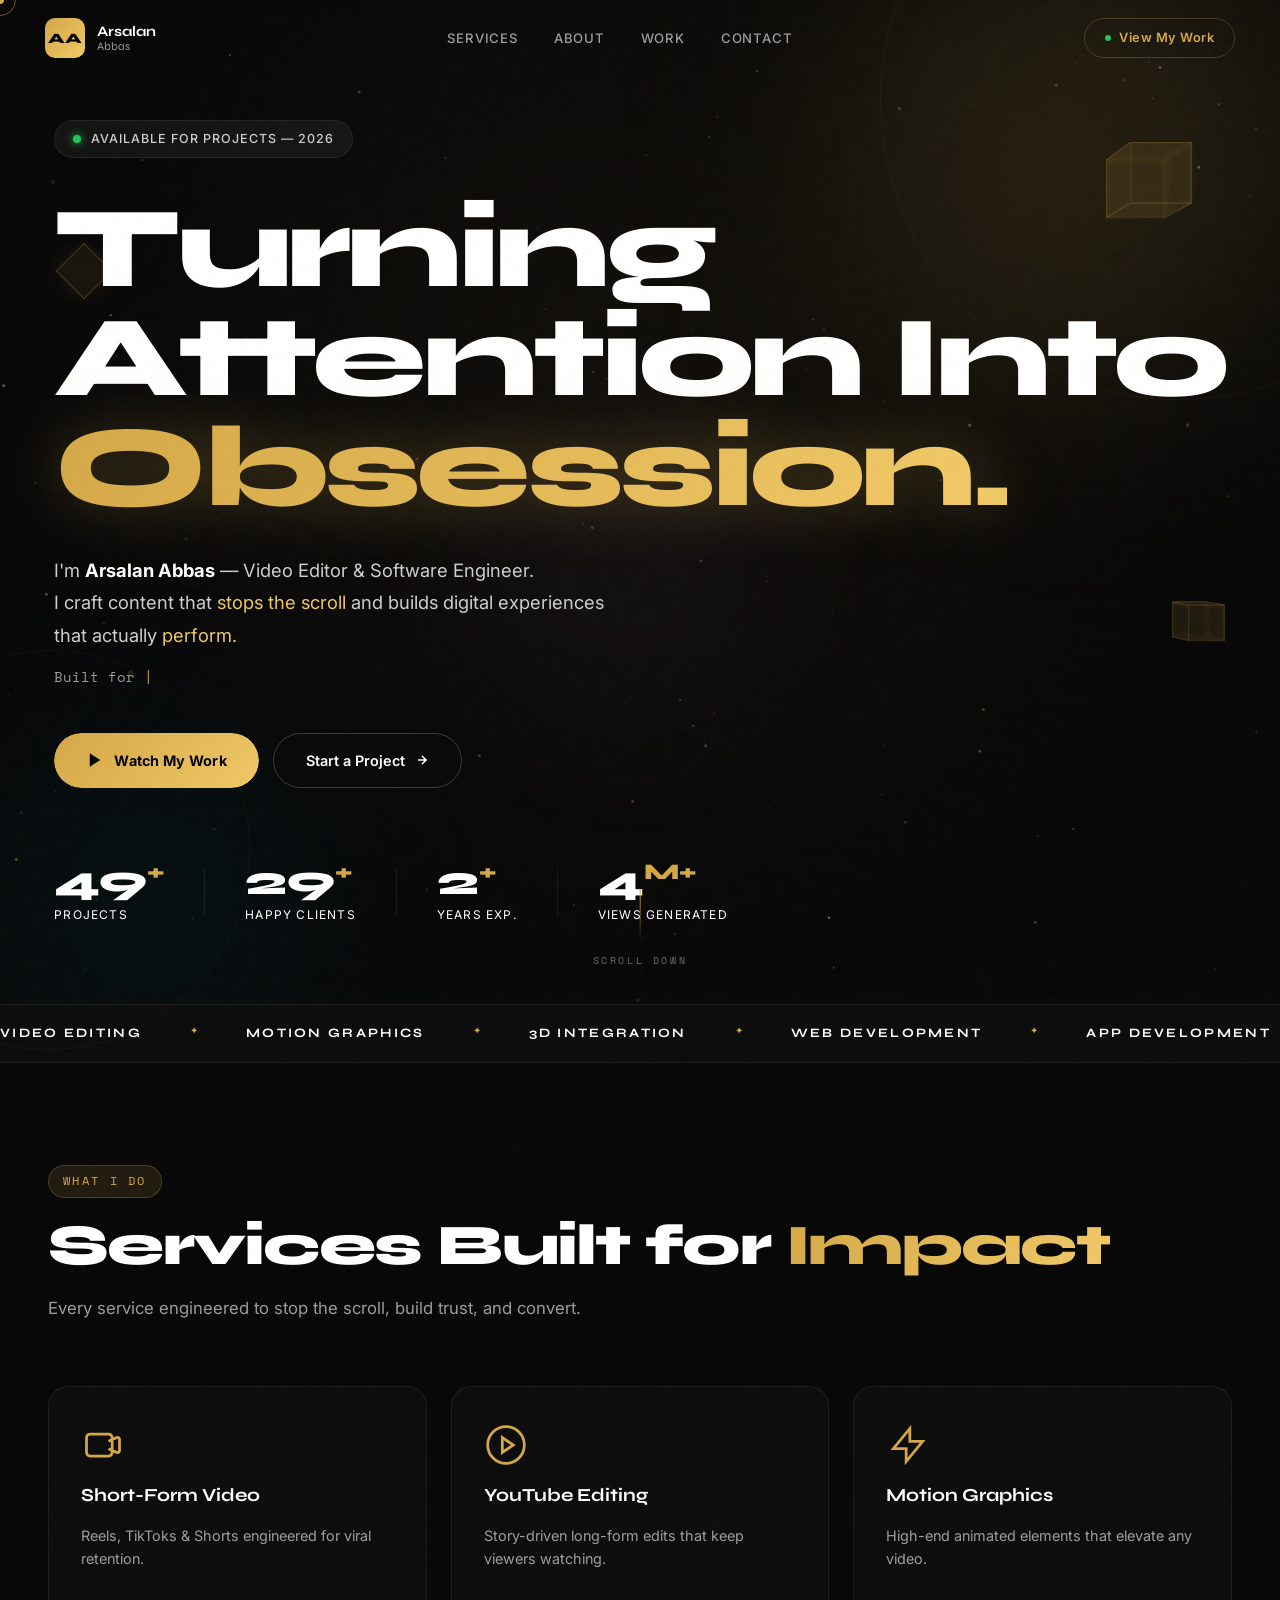
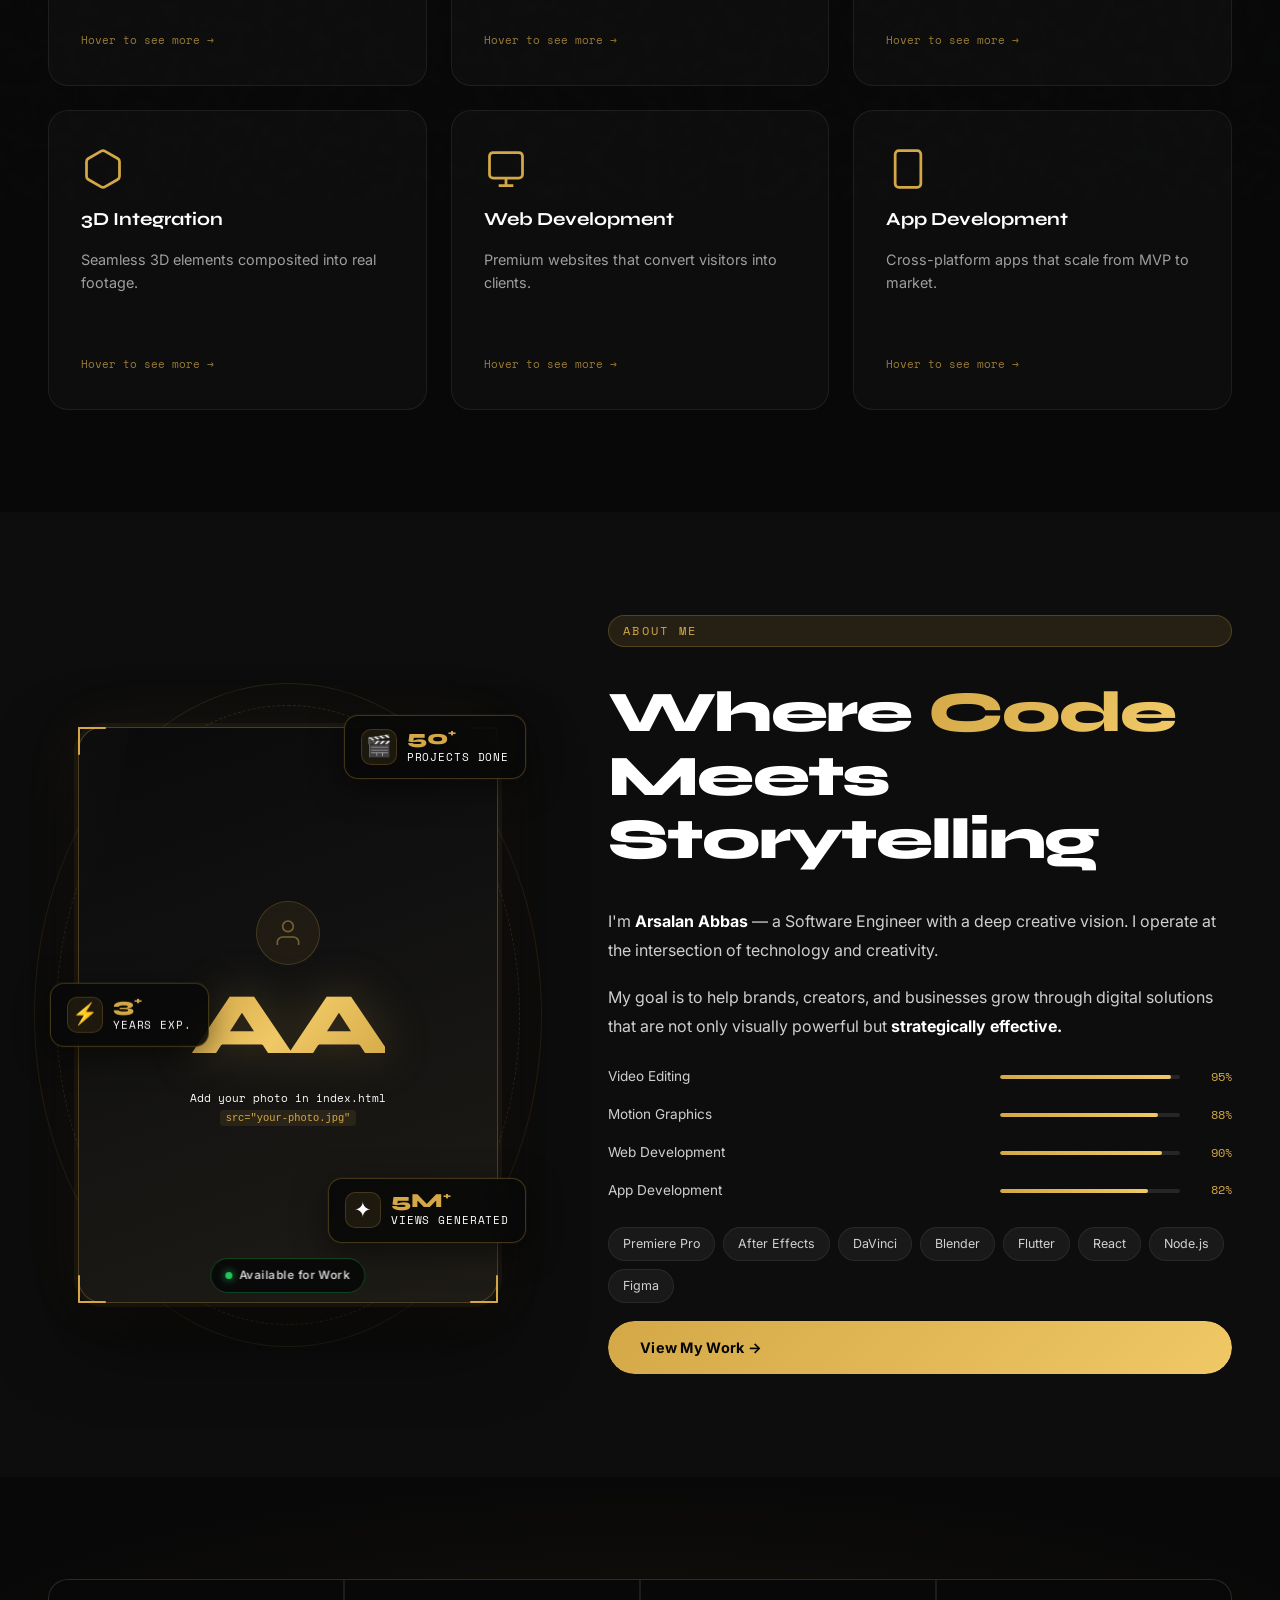
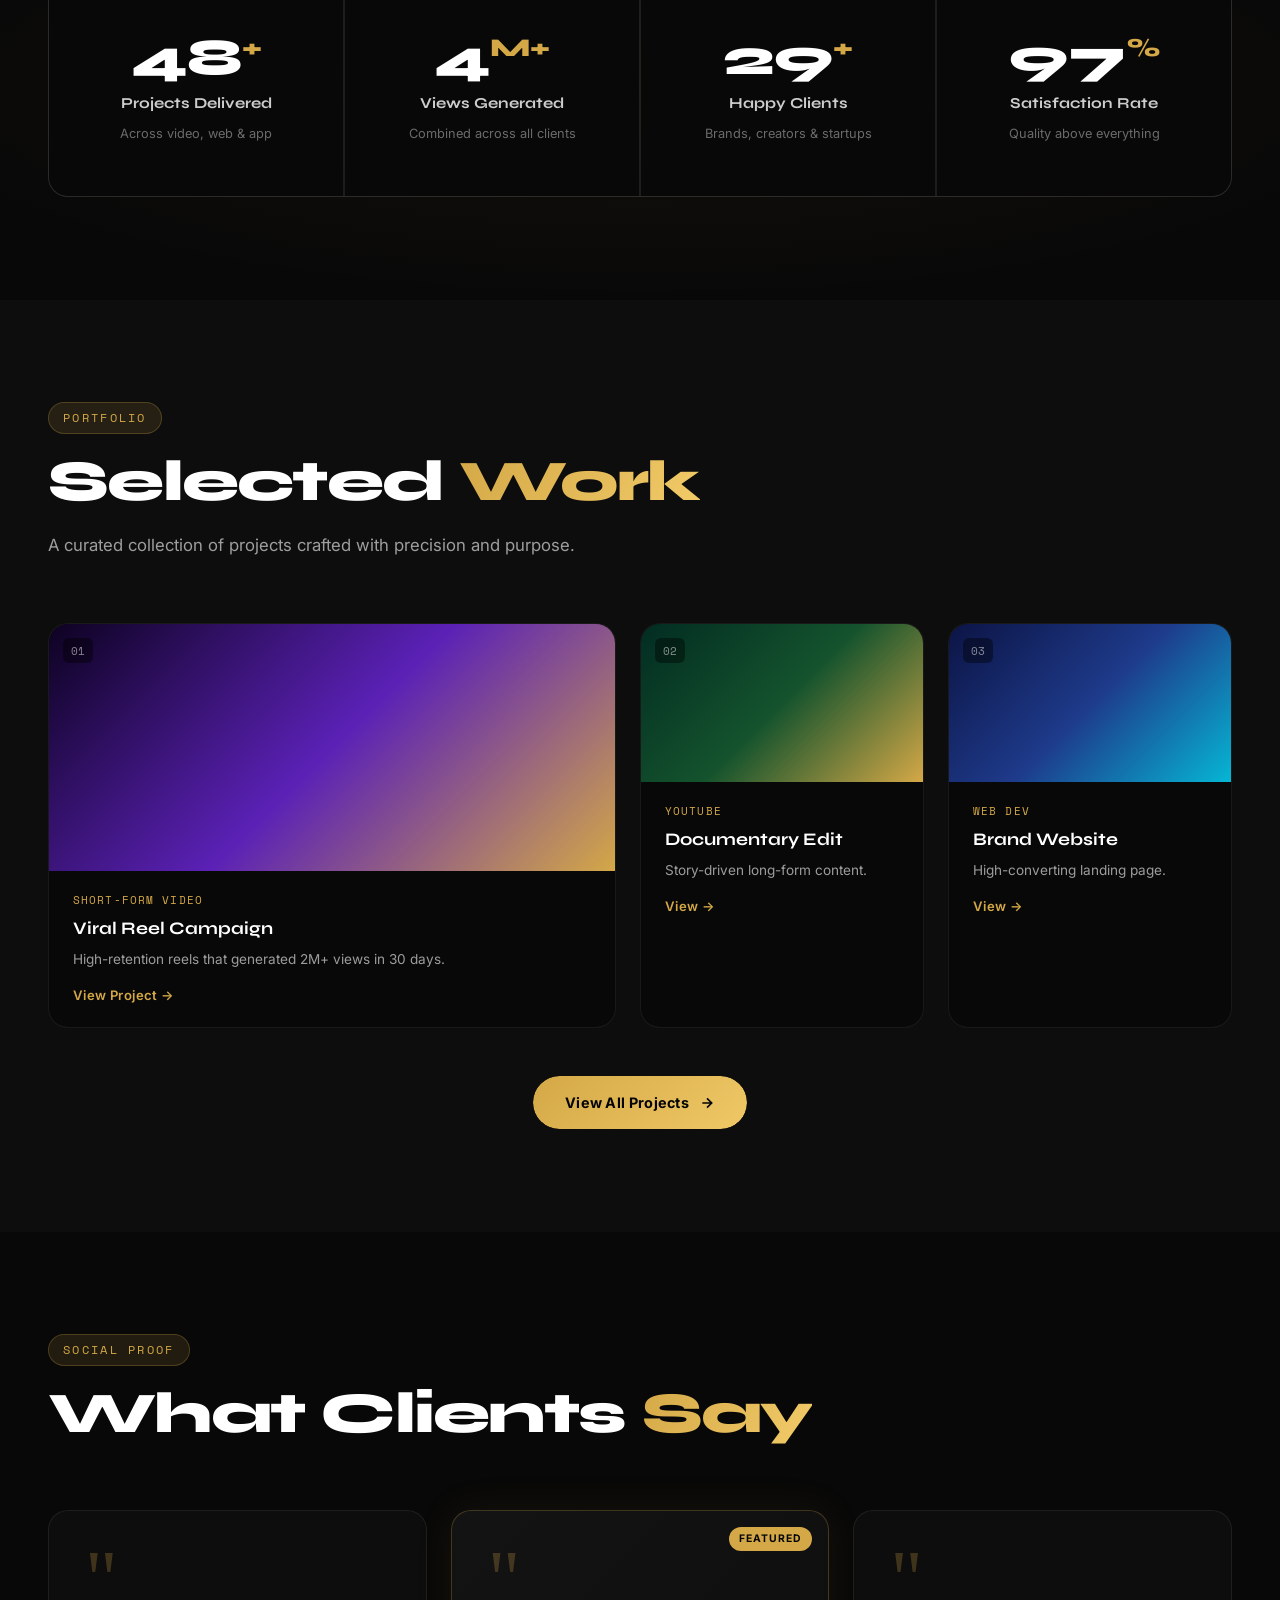
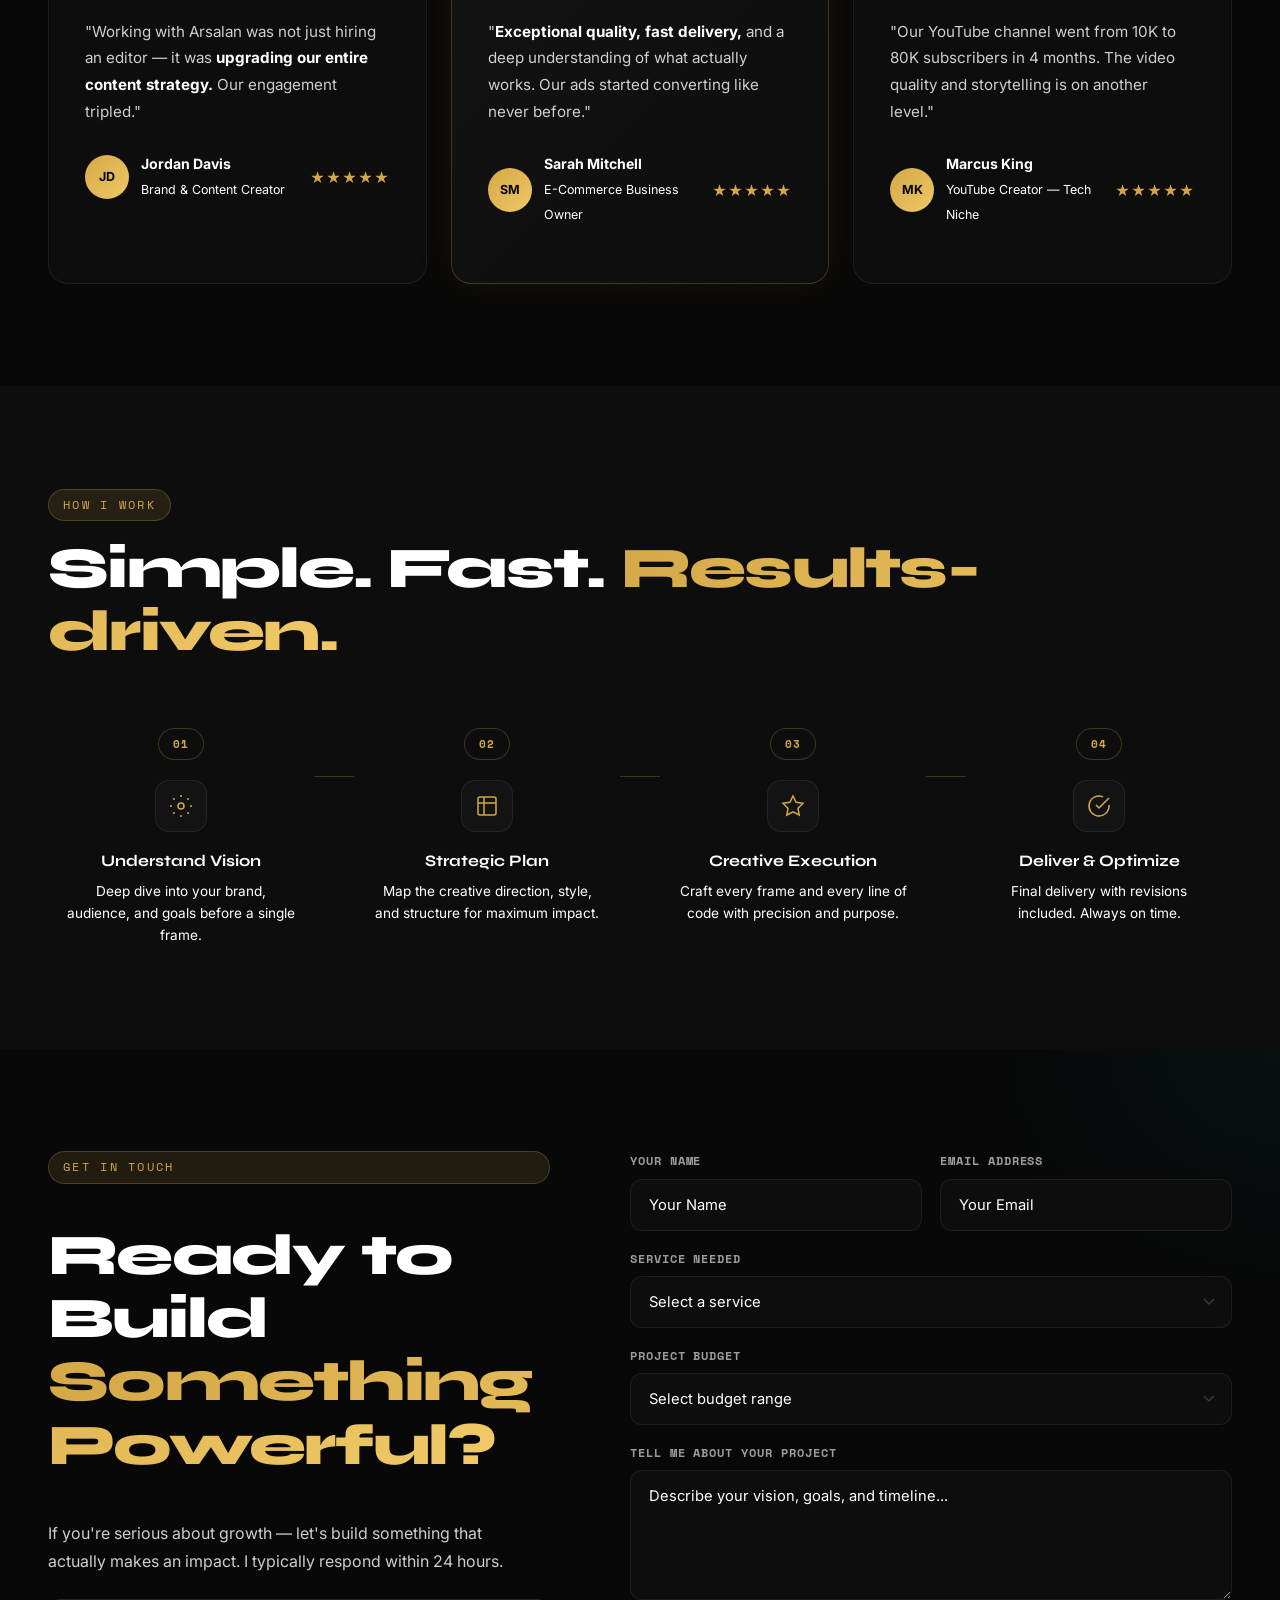
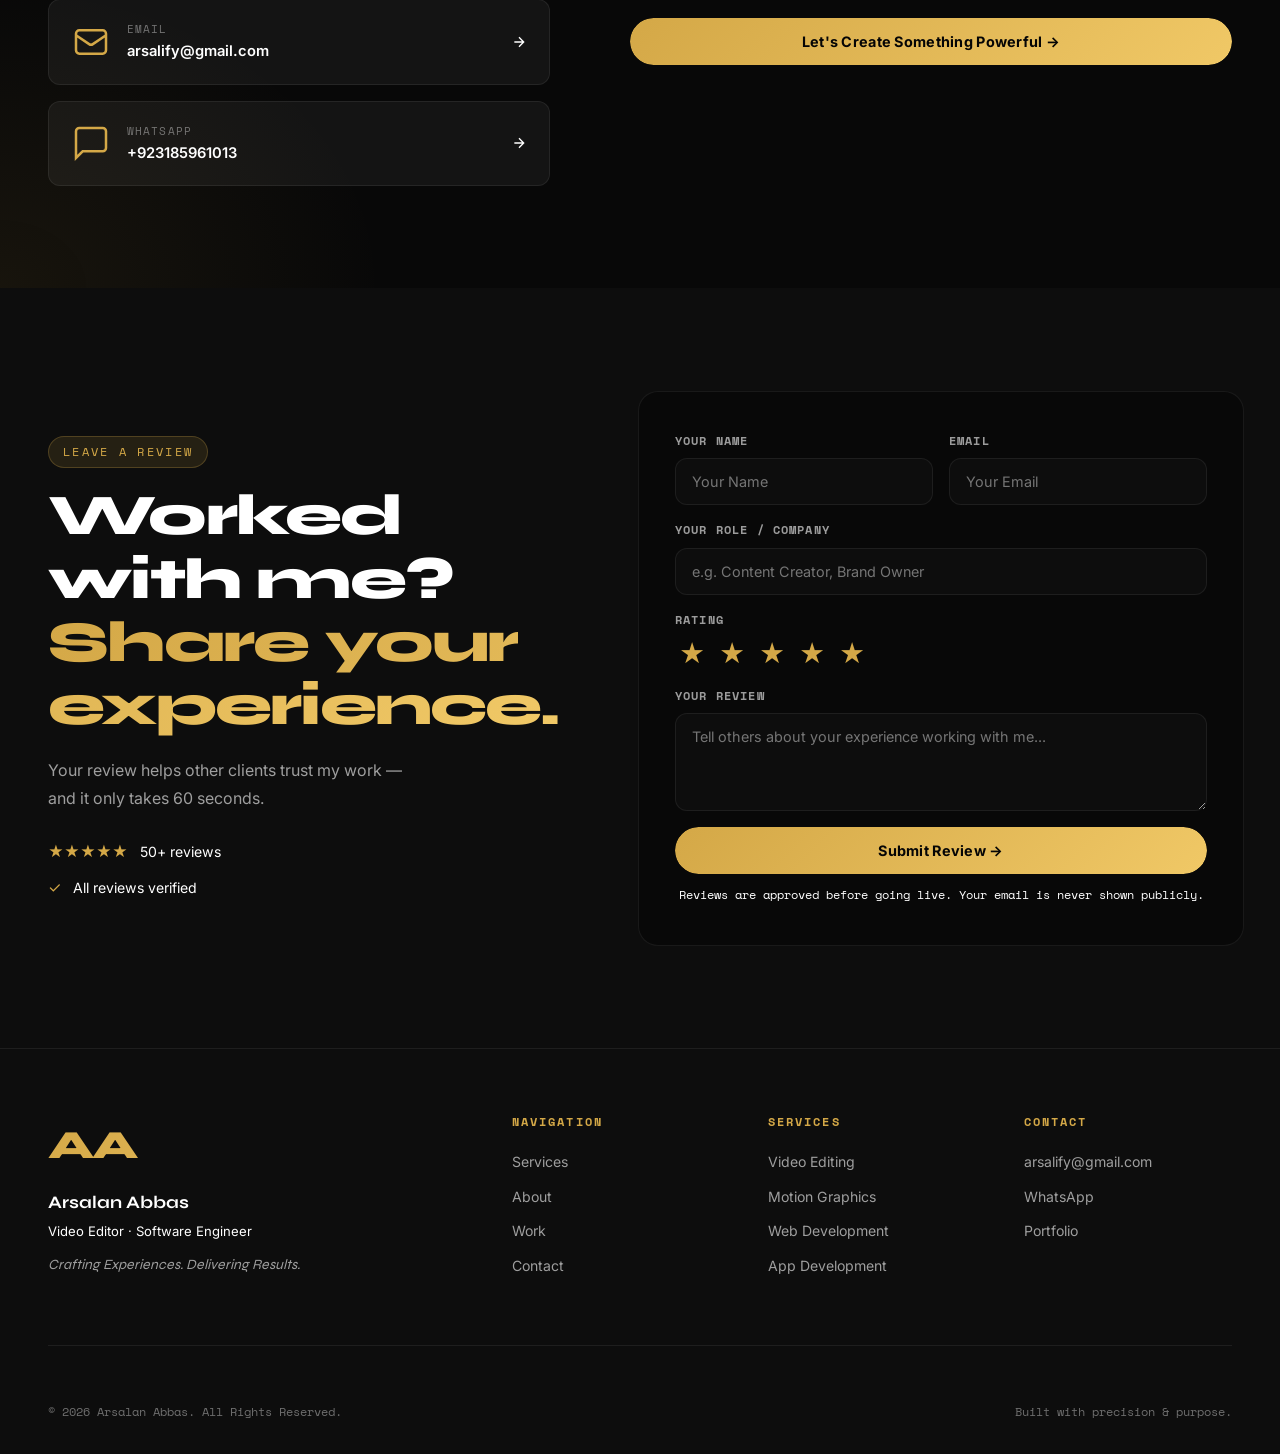
==== index.html @ 67af2722 "Build premium multi-page portfolio with responsive UI and backend admin. Add complete frontend exper" ====
<!DOCTYPE html>
<html lang="en">
<head>
  <meta charset="UTF-8" />
  <meta name="viewport" content="width=device-width, initial-scale=1.0" />
  <title>Arsalan Abbas — Video Editor & Software Engineer</title>
  <meta name="description" content="Arsalan Abbas — Professional Video Editor and Software Engineer crafting high-impact content and powerful applications." />
  <link rel="preconnect" href="https://fonts.googleapis.com" />
  <link rel="preconnect" href="https://fonts.gstatic.com" crossorigin />
  <link href="https://fonts.googleapis.com/css2?family=Syne:wght@400;500;600;700;800&family=Inter:wght@300;400;500;600&family=Space+Mono:wght@400;700&display=swap" rel="stylesheet" />
  <link rel="stylesheet" href="styles.css" />
</head>
<body>

  <!-- PRELOADER -->
  <div class="preloader" id="preloader">
    <div class="pre-bg"></div>
    <div class="pre-content">
      <div class="pre-logo-wrap">
        <svg class="pre-svg" viewBox="0 0 120 70" fill="none">
          <path class="pre-path p1" d="M12 58 L36 12 L60 58 M24 40 H48" stroke="url(#g1)" stroke-width="3.5" stroke-linecap="round" stroke-linejoin="round"/>
          <path class="pre-path p2" d="M70 12 V58 M70 12 Q100 12 100 35 Q100 58 70 58" stroke="url(#g1)" stroke-width="3.5" stroke-linecap="round" stroke-linejoin="round"/>
          <defs>
            <linearGradient id="g1" x1="0%" y1="0%" x2="100%" y2="100%">
              <stop offset="0%" stop-color="#d4a847"/>
              <stop offset="100%" stop-color="#f0c866"/>
            </linearGradient>
          </defs>
        </svg>
      </div>
      <div class="pre-tagline">Crafting Experiences</div>
      <div class="pre-bar-wrap">
        <div class="pre-bar" id="pre-bar"></div>
      </div>
      <div class="pre-num" id="pre-num">0%</div>
    </div>
    <div class="pre-panels">
      <div class="pre-panel"></div>
      <div class="pre-panel"></div>
    </div>
  </div>

  <!-- CURSOR -->
  <div class="cursor-dot" id="cdot"></div>
  <div class="cursor-ring" id="cring"></div>
  <div class="cursor-text" id="ctext"></div>

  <!-- NOISE -->
  <div class="grain"></div>

  <!-- SCROLL PROGRESS -->
  <div class="scroll-progress" id="scroll-progress"></div>

  <!-- ======================== NAV ======================== -->
  <header class="site-nav" id="site-nav">
    <div class="nav-wrap">
      <a href="index.html" class="brand">
        <div class="brand-icon">AA</div>
        <div class="brand-text">
          <span>Arsalan</span>
          <span class="brand-sub">Abbas</span>
        </div>
      </a>

      <nav class="main-nav">
        <a href="#services" class="nl">Services</a>
        <a href="#about" class="nl">About</a>
        <a href="work.html" class="nl active">Work</a>
        <a href="#contact" class="nl">Contact</a>
      </nav>

      <div class="nav-right">
        <a href="work.html" class="nav-work-btn">
          <span class="nwb-dot"></span>View My Work
        </a>
        <button class="burger" id="burger">
          <span></span><span></span><span></span>
        </button>
      </div>
    </div>

    <div class="mobile-nav" id="mobile-nav">
      <a href="#services" class="mnl">Services</a>
      <a href="#about" class="mnl">About</a>
      <a href="work.html" class="mnl">Work</a>
      <a href="#contact" class="mnl">Contact</a>
    </div>
  </header>

  <!-- ======================== HERO ======================== -->
  <section class="hero" id="hero">
    <!-- 3D Background Scene -->
    <div class="hero-scene">
      <canvas id="particle-canvas"></canvas>
      <div class="scene-spotlight" id="scene-spotlight"></div>
      <div class="grid-3d">
        <div class="grid-floor"></div>
      </div>
      <div class="orb-a"></div>
      <div class="orb-b"></div>
      <div class="orb-c"></div>
    </div>

    <!-- 3D Floating Shapes -->
    <div class="shapes-3d" aria-hidden="true">
      <div class="shape cube-shape s1">
        <div class="cube">
          <div class="face front"></div><div class="face back"></div>
          <div class="face left"></div><div class="face right"></div>
          <div class="face top"></div><div class="face bottom"></div>
        </div>
      </div>
      <div class="shape cube-shape s2">
        <div class="cube cube-sm">
          <div class="face front"></div><div class="face back"></div>
          <div class="face left"></div><div class="face right"></div>
          <div class="face top"></div><div class="face bottom"></div>
        </div>
      </div>
      <div class="shape diamond-shape s3">
        <div class="diamond"></div>
      </div>
    </div>

    <div class="hero-body">
      <div class="hero-eyebrow">
        <span class="eyebrow-dot"></span>
        <span>Available for Projects — 2026</span>
      </div>

      <h1 class="hero-h1" id="hero-h1">
        <span class="h1-line l1" data-final="Turning">Turning</span>
        <span class="h1-line l2" data-final="Attention Into">Attention Into</span>
        <span class="h1-line l3 gold-3d" data-final="Obsession.">Obsession.</span>
      </h1>

      <p class="hero-desc">
        I'm <strong>Arsalan Abbas</strong> — Video Editor &amp; Software Engineer.<br />
        I craft content that <em>stops the scroll</em> and builds digital experiences<br class="br-hide"/> that actually <em>perform.</em>
      </p>

      <p class="hero-type" id="hero-type"></p>

      <div class="hero-actions">
        <a href="work.html" class="btn-gold magnetic-btn" data-tip="View Reel">
          <span class="btn-gold-bg"></span>
          <svg width="18" height="18" viewBox="0 0 24 24" fill="currentColor"><polygon points="5 3 19 12 5 21 5 3"/></svg>
          <span>Watch My Work</span>
        </a>
        <a href="#contact" class="btn-ghost magnetic-btn" data-tip="Let's Talk">
          <span>Start a Project</span>
          <svg width="14" height="14" viewBox="0 0 24 24" fill="none" stroke="currentColor" stroke-width="2.5"><path d="M5 12h14M12 5l7 7-7 7"/></svg>
        </a>
      </div>

      <div class="hero-metrics">
        <div class="metric">
          <div class="metric-val"><span class="count" data-n="50">0</span><sup>+</sup></div>
          <div class="metric-lbl">Projects</div>
        </div>
        <div class="metric-sep"></div>
        <div class="metric">
          <div class="metric-val"><span class="count" data-n="30">0</span><sup>+</sup></div>
          <div class="metric-lbl">Happy Clients</div>
        </div>
        <div class="metric-sep"></div>
        <div class="metric">
          <div class="metric-val"><span class="count" data-n="3">0</span><sup>+</sup></div>
          <div class="metric-lbl">Years Exp.</div>
        </div>
        <div class="metric-sep"></div>
        <div class="metric">
          <div class="metric-val"><span class="count" data-n="5">0</span><sup>M+</sup></div>
          <div class="metric-lbl">Views Generated</div>
        </div>
      </div>
    </div>

    <a href="#services" class="hero-down">
      <div class="down-line"></div>
      <span>Scroll Down</span>
    </a>
  </section>

  <!-- ======================== MARQUEE ======================== -->
  <div class="ticker">
    <div class="ticker-inner">
      <span>Video Editing</span><i>✦</i>
      <span>Motion Graphics</span><i>✦</i>
      <span>3D Integration</span><i>✦</i>
      <span>Web Development</span><i>✦</i>
      <span>App Development</span><i>✦</i>
      <span>UI/UX Design</span><i>✦</i>
      <span>Social Media Ads</span><i>✦</i>
      <span>Cinematic Edits</span><i>✦</i>
      <span>Video Editing</span><i>✦</i>
      <span>Motion Graphics</span><i>✦</i>
      <span>3D Integration</span><i>✦</i>
      <span>Web Development</span><i>✦</i>
      <span>App Development</span><i>✦</i>
      <span>UI/UX Design</span><i>✦</i>
      <span>Social Media Ads</span><i>✦</i>
      <span>Cinematic Edits</span><i>✦</i>
    </div>
  </div>

  <!-- ======================== SERVICES ======================== -->
  <section class="services-section sec" id="services">
    <div class="wrap">
      <div class="sec-head rv">
        <div class="sec-tag">What I Do</div>
        <h2 class="sec-title">Services Built for <span class="gold-text">Impact</span></h2>
        <p class="sec-sub">Every service engineered to stop the scroll, build trust, and convert.</p>
      </div>

      <!-- 3D FLIP CARDS GRID -->
      <div class="flip-grid">

        <div class="flip-card rv" data-d="0">
          <div class="flip-inner">
            <div class="flip-front">
              <div class="fc-icon"><svg viewBox="0 0 24 24" fill="none" stroke="currentColor" stroke-width="1.5"><path d="M15 10l4.553-2.069A1 1 0 0121 8.87v6.26a1 1 0 01-1.447.894L15 14M3 8a2 2 0 012-2h10a2 2 0 012 2v8a2 2 0 01-2 2H5a2 2 0 01-2-2V8z"/></svg></div>
              <h3>Short-Form Video</h3>
              <p>Reels, TikToks &amp; Shorts engineered for viral retention.</p>
              <span class="fc-hint">Hover to see more →</span>
            </div>
            <div class="flip-back">
              <h3>Short-Form Video</h3>
              <ul>
                <li>✓ Hook-first editing strategy</li>
                <li>✓ Platform-native formats</li>
                <li>✓ Viral caption overlays</li>
                <li>✓ Sound design &amp; music sync</li>
                <li>✓ Trend-aware execution</li>
              </ul>
              <span class="fc-tag">Reels · TikTok · Shorts</span>
            </div>
          </div>
        </div>

        <div class="flip-card rv" data-d="80">
          <div class="flip-inner">
            <div class="flip-front">
              <div class="fc-icon"><svg viewBox="0 0 24 24" fill="none" stroke="currentColor" stroke-width="1.5"><circle cx="12" cy="12" r="10"/><polygon points="10 8 16 12 10 16 10 8"/></svg></div>
              <h3>YouTube Editing</h3>
              <p>Story-driven long-form edits that keep viewers watching.</p>
              <span class="fc-hint">Hover to see more →</span>
            </div>
            <div class="flip-back">
              <h3>YouTube Editing</h3>
              <ul>
                <li>✓ Retention-curve optimization</li>
                <li>✓ Chapter structure</li>
                <li>✓ Custom thumbnails</li>
                <li>✓ B-roll &amp; pacing mastery</li>
                <li>✓ SEO-ready delivery</li>
              </ul>
              <span class="fc-tag">Long-form · Documentary</span>
            </div>
          </div>
        </div>

        <div class="flip-card rv" data-d="160">
          <div class="flip-inner">
            <div class="flip-front">
              <div class="fc-icon"><svg viewBox="0 0 24 24" fill="none" stroke="currentColor" stroke-width="1.5"><path d="M13 10V3L4 14h7v7l9-11h-7z"/></svg></div>
              <h3>Motion Graphics</h3>
              <p>High-end animated elements that elevate any video.</p>
              <span class="fc-hint">Hover to see more →</span>
            </div>
            <div class="flip-back">
              <h3>Motion Graphics</h3>
              <ul>
                <li>✓ Kinetic typography</li>
                <li>✓ Logo reveals</li>
                <li>✓ Animated lower thirds</li>
                <li>✓ Transition packs</li>
                <li>✓ Brand motion identity</li>
              </ul>
              <span class="fc-tag">After Effects · Motion</span>
            </div>
          </div>
        </div>

        <div class="flip-card rv" data-d="240">
          <div class="flip-inner">
            <div class="flip-front">
              <div class="fc-icon"><svg viewBox="0 0 24 24" fill="none" stroke="currentColor" stroke-width="1.5"><path d="M21 16V8a2 2 0 00-1-1.73l-7-4a2 2 0 00-2 0l-7 4A2 2 0 003 8v8a2 2 0 001 1.73l7 4a2 2 0 002 0l7-4A2 2 0 0021 16z"/></svg></div>
              <h3>3D Integration</h3>
              <p>Seamless 3D elements composited into real footage.</p>
              <span class="fc-hint">Hover to see more →</span>
            </div>
            <div class="flip-back">
              <h3>3D Integration</h3>
              <ul>
                <li>✓ 3D text &amp; titles</li>
                <li>✓ VFX compositing</li>
                <li>✓ Product visualization</li>
                <li>✓ Scene enhancement</li>
                <li>✓ Blender + AE pipeline</li>
              </ul>
              <span class="fc-tag">Blender · Cinema 4D</span>
            </div>
          </div>
        </div>

        <div class="flip-card rv" data-d="0">
          <div class="flip-inner">
            <div class="flip-front">
              <div class="fc-icon"><svg viewBox="0 0 24 24" fill="none" stroke="currentColor" stroke-width="1.5"><rect x="3" y="3" width="18" height="14" rx="2"/><path d="M8 21h8M12 17v4"/></svg></div>
              <h3>Web Development</h3>
              <p>Premium websites that convert visitors into clients.</p>
              <span class="fc-hint">Hover to see more →</span>
            </div>
            <div class="flip-back">
              <h3>Web Development</h3>
              <ul>
                <li>✓ Premium UI/UX design</li>
                <li>✓ Fully responsive</li>
                <li>✓ High-converting layouts</li>
                <li>✓ Performance optimized</li>
                <li>✓ SEO-ready structure</li>
              </ul>
              <span class="fc-tag">React · Next.js · Tailwind</span>
            </div>
          </div>
        </div>

        <div class="flip-card rv" data-d="80">
          <div class="flip-inner">
            <div class="flip-front">
              <div class="fc-icon"><svg viewBox="0 0 24 24" fill="none" stroke="currentColor" stroke-width="1.5"><rect x="5" y="2" width="14" height="20" rx="2"/><line x1="12" y1="18" x2="12.01" y2="18"/></svg></div>
              <h3>App Development</h3>
              <p>Cross-platform apps that scale from MVP to market.</p>
              <span class="fc-hint">Hover to see more →</span>
            </div>
            <div class="flip-back">
              <h3>App Development</h3>
              <ul>
                <li>✓ Flutter cross-platform</li>
                <li>✓ Android &amp; iOS</li>
                <li>✓ API integration</li>
                <li>✓ MVP for startups</li>
                <li>✓ Backend &amp; database</li>
              </ul>
              <span class="fc-tag">Flutter · Firebase · Node</span>
            </div>
          </div>
        </div>

      </div>
    </div>
  </section>

  <!-- ======================== ABOUT ======================== -->
  <section class="about-sec sec" id="about">
    <div class="wrap">
      <div class="about-layout">
        <div class="about-vis rv">
          <div class="photo-wrap">

            <!-- ✦ DECORATIVE RINGS -->
            <div class="photo-ring r-outer"></div>
            <div class="photo-ring r-inner"></div>

            <!-- ✦ CORNER ACCENT LINES -->
            <div class="photo-corner c-tl"></div>
            <div class="photo-corner c-tr"></div>
            <div class="photo-corner c-bl"></div>
            <div class="photo-corner c-br"></div>

            <!-- ✦ PHOTO FRAME -->
            <div class="photo-frame">
              <img
                src="file:///C:/Users/Asad%20Computer/.cursor/projects/c-Arsal-Portifolio/assets/c__Users_Asad_Computer_AppData_Roaming_Cursor_User_workspaceStorage_58bd023d940ec21df3422afcf87eae9e_images_arsal.png-8af15f48-05e1-4a54-a378-ef702c9e8336.png"
                alt="Arsalan Abbas"
                class="photo-img"
                id="profile-photo"
                onload="document.getElementById('photo-placeholder').style.display='none'; this.style.display='block';"
                onerror="this.style.display='none'; document.getElementById('photo-placeholder').style.display='flex';"
              />
              <!-- Shown when no image is provided -->
              <div class="photo-placeholder" id="photo-placeholder">
                <div class="php-icon">
                  <svg viewBox="0 0 24 24" fill="none" stroke="currentColor" stroke-width="1.2">
                    <path d="M20 21v-2a4 4 0 00-4-4H8a4 4 0 00-4 4v2"/>
                    <circle cx="12" cy="7" r="4"/>
                  </svg>
                </div>
                <div class="php-initials">AA</div>
                <div class="php-hint">Add your photo in index.html<br/><code>src="your-photo.jpg"</code></div>
              </div>
              <!-- Gold shimmer overlay -->
              <div class="photo-shimmer"></div>
            </div>

            <!-- ✦ FLOATING STAT BADGES -->
            <div class="photo-badge pb-top">
              <div class="pbb-icon">🎬</div>
              <div class="pbb-text">
                <span class="pbb-n">50<sup>+</sup></span>
                <span class="pbb-l">Projects Done</span>
              </div>
            </div>

            <div class="photo-badge pb-mid">
              <div class="pbb-icon">⚡</div>
              <div class="pbb-text">
                <span class="pbb-n">3<sup>+</sup></span>
                <span class="pbb-l">Years Exp.</span>
              </div>
            </div>

            <div class="photo-badge pb-bot">
              <div class="pbb-icon">✦</div>
              <div class="pbb-text">
                <span class="pbb-n">5M<sup>+</sup></span>
                <span class="pbb-l">Views Generated</span>
              </div>
            </div>

            <!-- ✦ AVAILABILITY DOT -->
            <div class="photo-available">
              <span class="avail-dot"></span>
              <span>Available for Work</span>
            </div>

          </div>
        </div>

        <div class="about-copy rv">
          <div class="sec-tag">About Me</div>
          <h2 class="sec-title">Where <span class="gold-text">Code</span> Meets<br/>Storytelling</h2>
          <p>I'm <strong>Arsalan Abbas</strong> — a Software Engineer with a deep creative vision. I operate at the intersection of technology and creativity.</p>
          <p>My goal is to help brands, creators, and businesses grow through digital solutions that are not only visually powerful but <strong>strategically effective.</strong></p>

          <div class="skill-bars">
            <div class="skill-row">
              <span>Video Editing</span>
              <div class="skill-track"><div class="skill-fill" data-w="95"></div></div>
              <span class="skill-pct">95%</span>
            </div>
            <div class="skill-row">
              <span>Motion Graphics</span>
              <div class="skill-track"><div class="skill-fill" data-w="88"></div></div>
              <span class="skill-pct">88%</span>
            </div>
            <div class="skill-row">
              <span>Web Development</span>
              <div class="skill-track"><div class="skill-fill" data-w="90"></div></div>
              <span class="skill-pct">90%</span>
            </div>
            <div class="skill-row">
              <span>App Development</span>
              <div class="skill-track"><div class="skill-fill" data-w="82"></div></div>
              <span class="skill-pct">82%</span>
            </div>
          </div>

          <div class="tool-chips">
            <span>Premiere Pro</span><span>After Effects</span><span>DaVinci</span>
            <span>Blender</span><span>Flutter</span><span>React</span>
            <span>Node.js</span><span>Figma</span>
          </div>

          <a href="work.html" class="btn-gold magnetic-btn" style="display:inline-flex">
            <span class="btn-gold-bg"></span>
            <span>View My Work →</span>
          </a>
        </div>
      </div>
    </div>
  </section>

  <!-- ======================== IMPACT NUMBERS ======================== -->
  <section class="impact-sec sec" id="impact">
    <div class="impact-bg"></div>
    <div class="wrap">
      <div class="impact-grid">
        <div class="impact-item rv">
          <div class="ii-num"><span class="count" data-n="50">0</span><sup>+</sup></div>
          <div class="ii-label">Projects Delivered</div>
          <div class="ii-desc">Across video, web &amp; app</div>
        </div>
        <div class="impact-item rv" data-d="100">
          <div class="ii-num"><span class="count" data-n="5">0</span><sup>M+</sup></div>
          <div class="ii-label">Views Generated</div>
          <div class="ii-desc">Combined across all clients</div>
        </div>
        <div class="impact-item rv" data-d="200">
          <div class="ii-num"><span class="count" data-n="30">0</span><sup>+</sup></div>
          <div class="ii-label">Happy Clients</div>
          <div class="ii-desc">Brands, creators &amp; startups</div>
        </div>
        <div class="impact-item rv" data-d="300">
          <div class="ii-num"><span class="count" data-n="100">0</span><sup>%</sup></div>
          <div class="ii-label">Satisfaction Rate</div>
          <div class="ii-desc">Quality above everything</div>
        </div>
      </div>
    </div>
  </section>

  <!-- ======================== WORK PREVIEW ======================== -->
  <section class="preview-sec sec" id="work-preview">
    <div class="wrap">
      <div class="sec-head rv">
        <div class="sec-tag">Portfolio</div>
        <h2 class="sec-title">Selected <span class="gold-text">Work</span></h2>
        <p class="sec-sub">A curated collection of projects crafted with precision and purpose.</p>
      </div>

      <div class="preview-grid">
        <div class="preview-card large rv" data-d="0">
          <div class="pc-thumb">
            <div class="pc-grad g1"></div>
            <div class="pc-overlay">
              <div class="pc-play"><svg viewBox="0 0 24 24" fill="currentColor"><polygon points="5 3 19 12 5 21 5 3"/></svg></div>
            </div>
            <div class="pc-num">01</div>
          </div>
          <div class="pc-info">
            <span class="pc-cat">Short-Form Video</span>
            <h3>Viral Reel Campaign</h3>
            <p>High-retention reels that generated 2M+ views in 30 days.</p>
            <a href="work.html" class="pc-link">View Project →</a>
          </div>
        </div>

        <div class="preview-card rv" data-d="100">
          <div class="pc-thumb">
            <div class="pc-grad g2"></div>
            <div class="pc-overlay">
              <div class="pc-play sm"><svg viewBox="0 0 24 24" fill="currentColor"><polygon points="5 3 19 12 5 21 5 3"/></svg></div>
            </div>
            <div class="pc-num">02</div>
          </div>
          <div class="pc-info">
            <span class="pc-cat">YouTube</span>
            <h3>Documentary Edit</h3>
            <p>Story-driven long-form content.</p>
            <a href="work.html" class="pc-link">View →</a>
          </div>
        </div>

        <div class="preview-card rv" data-d="200">
          <div class="pc-thumb">
            <div class="pc-grad g3"></div>
            <div class="pc-overlay">
              <div class="pc-play sm"><svg viewBox="0 0 24 24" fill="currentColor"><polygon points="5 3 19 12 5 21 5 3"/></svg></div>
            </div>
            <div class="pc-num">03</div>
          </div>
          <div class="pc-info">
            <span class="pc-cat">Web Dev</span>
            <h3>Brand Website</h3>
            <p>High-converting landing page.</p>
            <a href="work.html" class="pc-link">View →</a>
          </div>
        </div>
      </div>

      <div class="preview-cta rv">
        <a href="work.html" class="btn-gold magnetic-btn">
          <span class="btn-gold-bg"></span>
          <span>View All Projects</span>
          <svg width="16" height="16" viewBox="0 0 24 24" fill="none" stroke="currentColor" stroke-width="2.5"><path d="M5 12h14M12 5l7 7-7 7"/></svg>
        </a>
      </div>
    </div>
  </section>

  <!-- ======================== TESTIMONIALS ======================== -->
  <section class="testi-sec sec" id="testimonials">
    <div class="wrap">
      <div class="sec-head rv">
        <div class="sec-tag">Social Proof</div>
        <h2 class="sec-title">What Clients <span class="gold-text">Say</span></h2>
      </div>

      <div class="testi-grid">
        <div class="testi-card rv" data-d="0">
          <div class="tc-quote">"</div>
          <p>"Working with Arsalan was not just hiring an editor — it was <strong>upgrading our entire content strategy.</strong> Our engagement tripled."</p>
          <div class="tc-author">
            <div class="tc-av">JD</div>
            <div>
              <strong>Jordan Davis</strong>
              <span>Brand &amp; Content Creator</span>
            </div>
            <div class="tc-stars">★★★★★</div>
          </div>
        </div>

        <div class="testi-card featured rv" data-d="150">
          <div class="tc-badge">Featured</div>
          <div class="tc-quote">"</div>
          <p>"<strong>Exceptional quality, fast delivery,</strong> and a deep understanding of what actually works. Our ads started converting like never before."</p>
          <div class="tc-author">
            <div class="tc-av">SM</div>
            <div>
              <strong>Sarah Mitchell</strong>
              <span>E-Commerce Business Owner</span>
            </div>
            <div class="tc-stars">★★★★★</div>
          </div>
        </div>

        <div class="testi-card rv" data-d="300">
          <div class="tc-quote">"</div>
          <p>"Our YouTube channel went from 10K to 80K subscribers in 4 months. The video quality and storytelling is on another level."</p>
          <div class="tc-author">
            <div class="tc-av">MK</div>
            <div>
              <strong>Marcus King</strong>
              <span>YouTube Creator — Tech Niche</span>
            </div>
            <div class="tc-stars">★★★★★</div>
          </div>
        </div>
      </div>
    </div>
  </section>

  <!-- ======================== PROCESS ======================== -->
  <section class="process-sec sec" id="process">
    <div class="wrap">
      <div class="sec-head rv">
        <div class="sec-tag">How I Work</div>
        <h2 class="sec-title">Simple. Fast. <span class="gold-text">Results-driven.</span></h2>
      </div>

      <div class="process-flow">
        <div class="pf-step rv" data-d="0">
          <div class="pf-num">01</div>
          <div class="pf-icon"><svg viewBox="0 0 24 24" fill="none" stroke="currentColor" stroke-width="1.5"><circle cx="12" cy="12" r="3"/><path d="M12 1v2M12 21v2M4.22 4.22l1.42 1.42M18.36 18.36l1.42 1.42M1 12h2M21 12h2M4.22 19.78l1.42-1.42M18.36 5.64l1.42-1.42"/></svg></div>
          <h3>Understand Vision</h3>
          <p>Deep dive into your brand, audience, and goals before a single frame.</p>
        </div>
        <div class="pf-connector"></div>
        <div class="pf-step rv" data-d="100">
          <div class="pf-num">02</div>
          <div class="pf-icon"><svg viewBox="0 0 24 24" fill="none" stroke="currentColor" stroke-width="1.5"><path d="M9 3H5a2 2 0 00-2 2v4m6-6h10a2 2 0 012 2v4M9 3v18m0 0h10a2 2 0 002-2V9M9 21H5a2 2 0 01-2-2V9m0 0h18"/></svg></div>
          <h3>Strategic Plan</h3>
          <p>Map the creative direction, style, and structure for maximum impact.</p>
        </div>
        <div class="pf-connector"></div>
        <div class="pf-step rv" data-d="200">
          <div class="pf-num">03</div>
          <div class="pf-icon"><svg viewBox="0 0 24 24" fill="none" stroke="currentColor" stroke-width="1.5"><polygon points="12 2 15.09 8.26 22 9.27 17 14.14 18.18 21.02 12 17.77 5.82 21.02 7 14.14 2 9.27 8.91 8.26 12 2"/></svg></div>
          <h3>Creative Execution</h3>
          <p>Craft every frame and every line of code with precision and purpose.</p>
        </div>
        <div class="pf-connector"></div>
        <div class="pf-step rv" data-d="300">
          <div class="pf-num">04</div>
          <div class="pf-icon"><svg viewBox="0 0 24 24" fill="none" stroke="currentColor" stroke-width="1.5"><path d="M22 11.08V12a10 10 0 11-5.93-9.14"/><polyline points="22 4 12 14.01 9 11.01"/></svg></div>
          <h3>Deliver &amp; Optimize</h3>
          <p>Final delivery with revisions included. Always on time.</p>
        </div>
      </div>
    </div>
  </section>

  <!-- ======================== CONTACT ======================== -->
  <section class="contact-sec sec" id="contact">
    <div class="contact-bg-glow"></div>
    <div class="wrap">
      <div class="contact-layout">
        <div class="contact-left rv">
          <div class="sec-tag">Get In Touch</div>
          <h2 class="sec-title">Ready to Build<br/><span class="gold-text">Something Powerful?</span></h2>
          <p class="contact-desc">If you're serious about growth — let's build something that actually makes an impact. I typically respond within 24 hours.</p>

          <div class="contact-links">
            <a href="mailto:arsalify@gmail.com" class="contact-link">
              <div class="cl-icon"><svg viewBox="0 0 24 24" fill="none" stroke="currentColor" stroke-width="1.5"><path d="M3 8l7.89 5.26a2 2 0 002.22 0L21 8M5 19h14a2 2 0 002-2V7a2 2 0 00-2-2H5a2 2 0 00-2 2v10a2 2 0 002 2z"/></svg></div>
              <div>
                <span class="cl-label">Email</span>
                <span class="cl-val">arsalify@gmail.com</span>
              </div>
              <svg class="cl-arrow" width="16" height="16" viewBox="0 0 24 24" fill="none" stroke="currentColor" stroke-width="2"><path d="M5 12h14M12 5l7 7-7 7"/></svg>
            </a>
            <a href="https://wa.me/923185961013" class="contact-link" target="_blank" rel="noopener noreferrer">
              <div class="cl-icon"><svg viewBox="0 0 24 24" fill="none" stroke="currentColor" stroke-width="1.5"><path d="M21 15a2 2 0 01-2 2H7l-4 4V5a2 2 0 012-2h14a2 2 0 012 2z"/></svg></div>
              <div>
                <span class="cl-label">WhatsApp</span>
                <span class="cl-val">+923185961013</span>
              </div>
              <svg class="cl-arrow" width="16" height="16" viewBox="0 0 24 24" fill="none" stroke="currentColor" stroke-width="2"><path d="M5 12h14M12 5l7 7-7 7"/></svg>
            </a>
          </div>
        </div>

        <div class="contact-right rv">
          <form class="cform" id="cform">
            <div class="cf-row">
              <div class="cf-field">
                <label>Your Name</label>
                <input type="text" name="name" placeholder="Your Name" required />
              </div>
              <div class="cf-field">
                <label>Email Address</label>
                <input type="email" name="email" placeholder="Your Email" required />
              </div>
            </div>
            <div class="cf-field">
              <label>Service Needed</label>
              <select name="service">
                <option value="" disabled selected>Select a service</option>
                <option>Video Editing (Short-Form)</option>
                <option>YouTube Editing</option>
                <option>Motion Graphics</option>
                <option>Web Development</option>
                <option>App Development</option>
                <option>Full Package</option>
              </select>
            </div>
            <div class="cf-field">
              <label>Project Budget</label>
              <select name="budget">
                <option value="" disabled selected>Select budget range</option>
                <option>$100 - $500</option>
                <option>$500 - $1,500</option>
                <option>$1,500 - $5,000</option>
                <option>$5,000+</option>
              </select>
            </div>
            <div class="cf-field">
              <label>Tell Me About Your Project</label>
              <textarea name="message" rows="4" placeholder="Describe your vision, goals, and timeline..." required></textarea>
            </div>
            <button type="submit" class="btn-gold full magnetic-btn" id="cf-submit">
              <span class="btn-gold-bg"></span>
              <span id="cf-text">Let's Create Something Powerful →</span>
            </button>
          </form>
        </div>
      </div>
    </div>
  </section>

  <!-- ======================== LEAVE A REVIEW ======================== -->
  <section class="review-sec sec" id="leave-review">
    <div class="wrap">
      <div class="review-layout">
        <div class="review-left rv">
          <div class="sec-tag">Leave a Review</div>
          <h2 class="sec-title">Worked with me?<br/><span class="gold-text">Share your experience.</span></h2>
          <p style="color:var(--w60);font-size:1rem;line-height:1.75;max-width:380px;">Your review helps other clients trust my work — and it only takes 60 seconds.</p>
          <div class="review-trust">
            <div class="rt-item"><span>★★★★★</span><span>50+ reviews</span></div>
            <div class="rt-item"><span>✓</span><span>All reviews verified</span></div>
          </div>
        </div>
        <div class="review-right rv">
          <form class="review-form-card" id="review-form">
            <input type="hidden" name="rating" id="review-rating" value="5"/>
            <div class="rf-row">
              <div class="rf-field">
                <label>Your Name</label>
                <input type="text" name="name" placeholder="Your Name" required/>
              </div>
              <div class="rf-field">
                <label>Email</label>
                <input type="email" name="email" placeholder="Your Email" required/>
              </div>
            </div>
            <div class="rf-field">
              <label>Your Role / Company</label>
              <input type="text" name="role" placeholder="e.g. Content Creator, Brand Owner"/>
            </div>
            <div class="rf-field">
              <label>Rating</label>
              <div class="star-picker">
                <button type="button" class="star-btn active" data-v="1">★</button>
                <button type="button" class="star-btn active" data-v="2">★</button>
                <button type="button" class="star-btn active" data-v="3">★</button>
                <button type="button" class="star-btn active" data-v="4">★</button>
                <button type="button" class="star-btn active" data-v="5">★</button>
              </div>
            </div>
            <div class="rf-field">
              <label>Your Review</label>
              <textarea name="review" rows="4" placeholder="Tell others about your experience working with me..." required></textarea>
            </div>
            <button type="submit" class="btn-gold full review-submit-btn magnetic-btn">
              <span class="btn-gold-bg"></span>
              <span>Submit Review →</span>
            </button>
            <p class="rf-note">Reviews are approved before going live. Your email is never shown publicly.</p>
          </form>
        </div>
      </div>
    </div>
  </section>

  <!-- ======================== FOOTER ======================== -->
  <footer class="site-footer">
    <div class="wrap">
      <div class="footer-grid">
        <div class="footer-brand-col">
          <div class="footer-logo">AA</div>
          <p class="footer-brand-name">Arsalan Abbas</p>
          <p class="footer-brand-role">Video Editor · Software Engineer</p>
          <p class="footer-tagline">Crafting Experiences. Delivering Results.</p>
        </div>
        <div class="footer-links-col">
          <h4>Navigation</h4>
          <a href="#services">Services</a>
          <a href="#about">About</a>
          <a href="work.html">Work</a>
          <a href="#contact">Contact</a>
        </div>
        <div class="footer-links-col">
          <h4>Services</h4>
          <a href="#">Video Editing</a>
          <a href="#">Motion Graphics</a>
          <a href="#">Web Development</a>
          <a href="#">App Development</a>
        </div>
        <div class="footer-links-col">
          <h4>Contact</h4>
          <a href="mailto:arsalify@gmail.com">arsalify@gmail.com</a>
          <a href="https://wa.me/923185961013" target="_blank" rel="noopener noreferrer">WhatsApp</a>
          <a href="work.html">Portfolio</a>
        </div>
      </div>
      <div class="footer-bottom">
        <span>© 2026 Arsalan Abbas. All Rights Reserved.</span>
        <span>Built with precision &amp; purpose.</span>
      </div>
    </div>
  </footer>

  <!-- 3D FLOATING OBJECTS (global decorations) -->
  <div class="global-decos" aria-hidden="true">
    <div class="gd-ring r1"></div>
    <div class="gd-ring r2"></div>
    <div class="gd-dot d1"></div>
    <div class="gd-dot d2"></div>
    <div class="gd-dot d3"></div>
  </div>

  <script src="script.js"></script>
</body>
</html>
---- styles.css ----
/* ============================================================
   ARSALAN ABBAS — ULTRA PREMIUM 3D PORTFOLIO STYLES
   ============================================================ */

:root {
  --black:     #050505;
  --bg:        #080808;
  --bg2:       #0d0d0d;
  --bg3:       #131313;
  --bg4:       #1a1a1a;
  --gold:      #d4a847;
  --gold-l:    #f0c866;
  --gold-d:    #b8892f;
  --gold-glow: rgba(212, 168, 71, 0.12);
  --gold-border: rgba(212, 168, 71, 0.25);
  --cyan:      #00c8ff;
  --cyan-dim:  rgba(0, 200, 255, 0.08);
  --white:     #ffffff;
  --w80:       rgba(255,255,255,0.80);
  --w60:       rgba(255,255,255,0.60);
  --w40:       rgba(255,255,255,0.40);
  --w20:       rgba(255,255,255,0.20);
  --w10:       rgba(255,255,255,0.10);
  --w05:       rgba(255,255,255,0.05);
  --border:    rgba(255,255,255,0.07);
  --r:         12px;
  --rl:        20px;
  --ease:      cubic-bezier(0.4, 0, 0.2, 1);
  --spring:    cubic-bezier(0.34, 1.56, 0.64, 1);
  --ff-disp:   'Syne', sans-serif;
  --ff-body:   'Inter', sans-serif;
  --ff-mono:   'Space Mono', monospace;
}

/* ======================== RESET ======================== */
*, *::before, *::after { box-sizing: border-box; margin: 0; padding: 0; }
html { scroll-behavior: smooth; font-size: 16px; }
body {
  background: var(--bg);
  color: var(--white);
  font-family: var(--ff-body);
  overflow-x: hidden;
  line-height: 1.6;
  cursor: none;
}
a { text-decoration: none; color: inherit; }
ul, ol { list-style: none; }
img, svg { display: block; max-width: 100%; }
button { border: none; background: none; cursor: none; font-family: inherit; color: inherit; }
input, textarea, select { font-family: inherit; }

/* ======================== SCROLLBAR ======================== */
::-webkit-scrollbar { width: 3px; }
::-webkit-scrollbar-track { background: var(--bg); }
::-webkit-scrollbar-thumb { background: linear-gradient(to bottom, var(--gold), var(--gold-l)); border-radius: 4px; }

/* ======================== GRAIN ======================== */
.grain {
  position: fixed;
  inset: -200%;
  width: 400%;
  height: 400%;
  background-image: url("data:image/svg+xml,%3Csvg viewBox='0 0 256 256' xmlns='http://www.w3.org/2000/svg'%3E%3Cfilter id='n'%3E%3CfeTurbulence type='fractalNoise' baseFrequency='0.85' numOctaves='4' stitchTiles='stitch'/%3E%3C/filter%3E%3Crect width='100%25' height='100%25' filter='url(%23n)' opacity='0.04'/%3E%3C/svg%3E");
  pointer-events: none;
  z-index: 9999;
  opacity: 0.35;
  animation: grainAnim 0.4s steps(2) infinite;
}
@keyframes grainAnim {
  0%   { transform: translate(0,0); }
  25%  { transform: translate(-1%,2%); }
  50%  { transform: translate(2%,-1%); }
  75%  { transform: translate(-2%,1%); }
  100% { transform: translate(0,0); }
}

/* ======================== SCROLL PROGRESS ======================== */
.scroll-progress {
  position: fixed;
  top: 0; left: 0;
  height: 2px;
  background: linear-gradient(90deg, var(--gold), var(--gold-l), var(--cyan));
  z-index: 10001;
  width: 0%;
  pointer-events: none;
  box-shadow: 0 0 8px rgba(212,168,71,0.6);
  transition: width 0.1s linear;
}

/* ======================== CURSOR ======================== */
.cursor-dot {
  position: fixed;
  width: 8px;
  height: 8px;
  background: var(--gold);
  border-radius: 50%;
  pointer-events: none;
  z-index: 10002;
  transform: translate(-50%, -50%);
  transition: width 0.2s, height 0.2s, background 0.2s;
}
.cursor-ring {
  position: fixed;
  width: 32px;
  height: 32px;
  border: 1.5px solid rgba(212,168,71,0.5);
  border-radius: 50%;
  pointer-events: none;
  z-index: 10001;
  transform: translate(-50%, -50%);
  transition: all 0.1s ease;
}
.cursor-text {
  position: fixed;
  pointer-events: none;
  z-index: 10003;
  font-family: var(--ff-mono);
  font-size: 0.65rem;
  letter-spacing: 0.1em;
  color: var(--gold);
  background: rgba(5,5,5,0.9);
  border: 1px solid var(--gold-border);
  padding: 4px 10px;
  border-radius: 100px;
  opacity: 0;
  transform: translate(14px, 14px);
  transition: opacity 0.3s;
  white-space: nowrap;
}
.cursor-text.show { opacity: 1; }
.cursor-dot.big  { width: 16px; height: 16px; }
.cursor-ring.big { width: 52px; height: 52px; border-color: var(--gold); }

/* ======================== PRELOADER ======================== */
.preloader {
  position: fixed;
  inset: 0;
  z-index: 100000;
  background: #000;
  display: flex;
  align-items: center;
  justify-content: center;
  overflow: hidden;
}
.preloader.exit .pre-panels .pre-panel:first-child { transform: translateY(-100%); }
.preloader.exit .pre-panels .pre-panel:last-child  { transform: translateY(100%); }
.preloader.exit .pre-content { opacity: 0; transform: scale(1.05); }
.pre-bg {
  position: absolute;
  inset: 0;
  background: radial-gradient(ellipse at 50% 50%, rgba(212,168,71,0.06) 0%, transparent 70%);
}
.pre-content {
  display: flex;
  flex-direction: column;
  align-items: center;
  gap: 20px;
  position: relative;
  z-index: 2;
  transition: opacity 0.5s ease, transform 0.5s ease;
}
.pre-logo-wrap { position: relative; }
.pre-svg { width: 120px; height: 72px; }
.pre-path {
  stroke-dasharray: 300;
  stroke-dashoffset: 300;
  animation: drawStroke 1.2s var(--ease) forwards;
}
.pre-path.p2 { animation-delay: 0.35s; }
@keyframes drawStroke { to { stroke-dashoffset: 0; } }
.pre-tagline {
  font-family: var(--ff-mono);
  font-size: 0.7rem;
  letter-spacing: 0.3em;
  text-transform: uppercase;
  color: var(--w40);
}
.pre-bar-wrap {
  width: 220px;
  height: 1px;
  background: rgba(255,255,255,0.08);
  border-radius: 2px;
  overflow: visible;
  position: relative;
}
.pre-bar {
  height: 100%;
  width: 0%;
  background: linear-gradient(90deg, var(--gold), var(--gold-l));
  border-radius: 2px;
  transition: width 0.05s linear;
  position: relative;
}
.pre-bar::after {
  content: '';
  position: absolute;
  right: -2px;
  top: -3px;
  width: 7px;
  height: 7px;
  background: var(--gold-l);
  border-radius: 50%;
  box-shadow: 0 0 10px var(--gold), 0 0 20px rgba(212,168,71,0.4);
}
.pre-num {
  font-family: var(--ff-mono);
  font-size: 0.75rem;
  color: var(--gold);
  letter-spacing: 0.1em;
}
.pre-panels {
  position: absolute;
  inset: 0;
  display: grid;
  grid-template-rows: 1fr 1fr;
  pointer-events: none;
  z-index: 1;
}
.pre-panel {
  background: #000;
  transition: transform 0.8s cubic-bezier(0.77,0,0.18,1);
}

/* ======================== LAYOUT ======================== */
.wrap {
  width: 100%;
  max-width: 1280px;
  margin: 0 auto;
  padding: 0 clamp(14px, 4vw, 48px);
  box-sizing: border-box;
}
.sec { padding: clamp(52px, 8vw, 120px) 0; }

/* ======================== NAVIGATION ======================== */
.site-nav {
  position: fixed;
  top: 0; left: 0; right: 0;
  z-index: 1000;
  transition: background 0.4s var(--ease), border-color 0.4s;
  border-bottom: 1px solid transparent;
}
.site-nav.stuck {
  background: rgba(5,5,5,0.88);
  backdrop-filter: blur(24px);
  -webkit-backdrop-filter: blur(24px);
  border-color: var(--border);
}
.nav-wrap {
  display: flex;
  align-items: center;
  justify-content: space-between;
  padding: 18px clamp(14px, 3.5vw, 48px);
  max-width: 1400px;
  margin: 0 auto;
  box-sizing: border-box;
}
.brand {
  display: flex;
  align-items: center;
  gap: 12px;
}
.brand-icon {
  width: 40px;
  height: 40px;
  background: linear-gradient(135deg, var(--gold), var(--gold-l));
  border-radius: 10px;
  display: flex;
  align-items: center;
  justify-content: center;
  font-family: var(--ff-disp);
  font-weight: 800;
  font-size: 0.9rem;
  color: var(--black);
  letter-spacing: -0.02em;
}
.brand-text {
  display: flex;
  flex-direction: column;
  line-height: 1.2;
  font-family: var(--ff-disp);
}
.brand-text span:first-child { font-weight: 700; font-size: 0.9rem; }
.brand-sub { font-size: 0.72rem; color: var(--w60); font-weight: 400; }
.main-nav {
  display: flex;
  gap: 36px;
}
.nl {
  font-size: 0.82rem;
  font-weight: 500;
  letter-spacing: 0.06em;
  text-transform: uppercase;
  color: var(--w60);
  position: relative;
  transition: color 0.3s;
}
.nl::after {
  content: '';
  position: absolute;
  bottom: -4px;
  left: 0;
  width: 0;
  height: 1px;
  background: var(--gold);
  transition: width 0.3s var(--ease);
}
.nl:hover, .nl.active { color: var(--white); }
.nl:hover::after, .nl.active::after { width: 100%; }
.nav-right { display: flex; align-items: center; gap: 16px; }
.nav-work-btn {
  display: flex;
  align-items: center;
  gap: 8px;
  padding: 9px 20px;
  border: 1px solid var(--gold-border);
  border-radius: 100px;
  font-size: 0.8rem;
  font-weight: 600;
  letter-spacing: 0.04em;
  color: var(--gold);
  transition: all 0.3s var(--spring);
}
.nav-work-btn:hover {
  background: var(--gold);
  color: var(--black);
  border-color: var(--gold);
  box-shadow: 0 0 20px rgba(212,168,71,0.3);
}
.nwb-dot {
  width: 6px;
  height: 6px;
  background: #22c55e;
  border-radius: 50%;
  animation: blink 2s infinite;
}
@keyframes blink { 0%,100%{opacity:1;transform:scale(1)} 50%{opacity:0.5;transform:scale(1.3)} }
.burger {
  display: none;
  flex-direction: column;
  gap: 5px;
  padding: 4px;
}
.burger span {
  display: block;
  width: 22px;
  height: 2px;
  background: var(--white);
  border-radius: 2px;
  transition: all 0.3s;
}
.burger.open span:nth-child(1) { transform: translateY(7px) rotate(45deg); }
.burger.open span:nth-child(2) { opacity: 0; }
.burger.open span:nth-child(3) { transform: translateY(-7px) rotate(-45deg); }
.mobile-nav {
  display: none;
  padding: 24px 40px;
  background: rgba(5,5,5,0.96);
  backdrop-filter: blur(20px);
  border-top: 1px solid var(--border);
}
.mobile-nav.open { display: flex; flex-direction: column; gap: 4px; }
.mnl {
  display: block;
  padding: 14px 0;
  font-size: 1.4rem;
  font-family: var(--ff-disp);
  font-weight: 700;
  border-bottom: 1px solid var(--border);
  color: var(--w80);
  transition: color 0.3s, padding-left 0.3s;
}
.mnl:hover { color: var(--gold); padding-left: 8px; }

/* ======================== BUTTONS ======================== */
.btn-gold {
  display: inline-flex;
  align-items: center;
  gap: 10px;
  padding: 15px 32px;
  border-radius: 100px;
  font-weight: 700;
  font-size: 0.9rem;
  letter-spacing: 0.02em;
  color: var(--black);
  position: relative;
  overflow: hidden;
  transition: transform 0.3s var(--spring), box-shadow 0.3s;
}
.btn-gold-bg {
  position: absolute;
  inset: 0;
  background: linear-gradient(135deg, var(--gold), var(--gold-l), var(--gold));
  background-size: 200% 200%;
  background-position: 0% 0%;
  transition: background-position 0.5s ease;
  border-radius: 100px;
}
.btn-gold:hover .btn-gold-bg { background-position: 100% 100%; }
.btn-gold:hover {
  transform: translateY(-3px) scale(1.02);
  box-shadow: 0 12px 40px rgba(212,168,71,0.45), 0 0 0 1px rgba(212,168,71,0.3);
}
.btn-gold > span:not(.btn-gold-bg), .btn-gold > svg { position: relative; z-index: 1; }
.btn-gold.full { width: 100%; justify-content: center; }
.btn-ghost {
  display: inline-flex;
  align-items: center;
  gap: 10px;
  padding: 15px 32px;
  border-radius: 100px;
  font-weight: 600;
  font-size: 0.9rem;
  color: var(--white);
  border: 1px solid var(--w20);
  backdrop-filter: blur(8px);
  transition: all 0.3s var(--spring);
}
.btn-ghost:hover {
  border-color: var(--gold-border);
  color: var(--gold);
  transform: translateY(-3px);
  background: var(--gold-glow);
}

/* ======================== RIPPLE ======================== */
.ripple-span {
  position: absolute;
  border-radius: 50%;
  background: rgba(0,0,0,0.2);
  transform: scale(0);
  animation: ripple 0.6s linear;
  pointer-events: none;
}
@keyframes ripple { to { transform: scale(4); opacity: 0; } }

/* ======================== SEC LABELS ======================== */
.sec-tag {
  display: inline-flex;
  align-items: center;
  gap: 8px;
  font-family: var(--ff-mono);
  font-size: 0.72rem;
  letter-spacing: 0.2em;
  text-transform: uppercase;
  color: var(--gold);
  padding: 6px 14px;
  background: var(--gold-glow);
  border: 1px solid var(--gold-border);
  border-radius: 100px;
  margin-bottom: 16px;
  position: relative;
  overflow: hidden;
}
.sec-tag::before {
  content: '';
  position: absolute;
  inset: 0;
  background: linear-gradient(90deg, transparent, rgba(212,168,71,0.25), transparent);
  transform: translateX(-100%);
  animation: tagGlint 4s ease infinite;
}
@keyframes tagGlint { 0%{transform:translateX(-100%)} 50%,100%{transform:translateX(100%)} }
.sec-title {
  font-family: var(--ff-disp);
  font-size: clamp(2rem, 4.5vw, 3.8rem);
  font-weight: 800;
  line-height: 1.1;
  letter-spacing: -0.03em;
  margin-bottom: 18px;
}
.gold-text {
  background: linear-gradient(120deg, var(--gold) 0%, var(--gold-l) 50%, var(--gold) 100%);
  background-size: 200% auto;
  -webkit-background-clip: text;
  -webkit-text-fill-color: transparent;
  background-clip: text;
  animation: goldShift 4s linear infinite;
}
@keyframes goldShift { to { background-position: 200% center; } }
.sec-sub { color: var(--w60); font-size: 1.05rem; max-width: 560px; }
.sec-head { margin-bottom: 64px; }

/* ======================== REVEAL ======================== */
.rv {
  opacity: 0;
  transform: translateY(50px);
  transition: opacity 0.8s var(--ease), transform 0.8s var(--ease);
}
.rv.in {
  opacity: 1;
  transform: translateY(0);
}

/* ======================== HERO ======================== */
.hero {
  position: relative;
  min-height: 100vh;
  display: flex;
  align-items: center;
  overflow: hidden;
  padding: 120px 0 80px;
}
.hero-scene {
  position: absolute;
  inset: 0;
  overflow: hidden;
}
#particle-canvas {
  position: absolute;
  inset: 0;
  width: 100%;
  height: 100%;
  pointer-events: none;
}
.scene-spotlight {
  position: absolute;
  inset: 0;
  pointer-events: none;
  background: radial-gradient(800px circle at 50% 40%, rgba(212,168,71,0.05), transparent 70%);
  transition: background 0.15s;
}

/* 3D GRID FLOOR */
.grid-3d {
  position: absolute;
  bottom: 0;
  left: 0;
  right: 0;
  height: 55%;
  perspective: 600px;
  perspective-origin: 50% 0%;
  pointer-events: none;
}
.grid-floor {
  width: 200%;
  height: 200%;
  margin-left: -50%;
  transform-origin: top center;
  transform: rotateX(75deg);
  background-image:
    linear-gradient(rgba(212,168,71,0.12) 1px, transparent 1px),
    linear-gradient(90deg, rgba(212,168,71,0.12) 1px, transparent 1px);
  background-size: 80px 80px;
  -webkit-mask-image: radial-gradient(ellipse 80% 60% at 50% 100%, black 40%, transparent 100%);
  mask-image: radial-gradient(ellipse 80% 60% at 50% 100%, black 40%, transparent 100%);
}

/* AMBIENT ORBS */
.orb-a, .orb-b, .orb-c {
  position: absolute;
  border-radius: 50%;
  filter: blur(90px);
  pointer-events: none;
}
.orb-a {
  width: 700px; height: 700px;
  background: radial-gradient(circle, rgba(212,168,71,0.2), transparent 70%);
  top: -200px; right: -150px;
  animation: orbDrift 10s ease-in-out infinite;
}
.orb-b {
  width: 500px; height: 500px;
  background: radial-gradient(circle, rgba(0,200,255,0.07), transparent 70%);
  bottom: -150px; left: -100px;
  animation: orbDrift 13s ease-in-out infinite reverse;
}
.orb-c {
  width: 350px; height: 350px;
  background: radial-gradient(circle, rgba(139,92,246,0.08), transparent 70%);
  top: 40%; left: 35%;
  animation: orbDrift 8s ease-in-out infinite;
}
@keyframes orbDrift {
  0%,100% { transform: translate(0,0) scale(1); }
  50%      { transform: translate(-20px,-30px) scale(1.08); }
}

/* ======================== 3D SHAPES ======================== */
.shapes-3d {
  position: absolute;
  inset: 0;
  pointer-events: none;
  perspective: 1200px;
}
.shape {
  position: absolute;
  transform-style: preserve-3d;
}
.s1 { top: 15%; right: 8%; }
.s2 { top: 60%; right: 5%; }
.s3 { top: 25%; left: 5%; }

.cube {
  width: 60px;
  height: 60px;
  transform-style: preserve-3d;
  animation: cubeRotate 12s linear infinite;
}
.cube-sm {
  width: 36px;
  height: 36px;
  animation: cubeRotate 8s linear infinite reverse;
}
@keyframes cubeRotate {
  from { transform: rotateX(0deg) rotateY(0deg) rotateZ(0deg); }
  to   { transform: rotateX(360deg) rotateY(360deg) rotateZ(90deg); }
}
.face {
  position: absolute;
  background: rgba(212,168,71,0.06);
  border: 1px solid rgba(212,168,71,0.2);
  width: 100%;
  height: 100%;
  backdrop-filter: blur(2px);
}
.cube .front  { transform: translateZ(30px); }
.cube .back   { transform: rotateY(180deg) translateZ(30px); }
.cube .left   { transform: rotateY(-90deg) translateZ(30px); }
.cube .right  { transform: rotateY(90deg) translateZ(30px); }
.cube .top    { transform: rotateX(90deg) translateZ(30px); }
.cube .bottom { transform: rotateX(-90deg) translateZ(30px); }
.cube-sm .front  { transform: translateZ(18px); }
.cube-sm .back   { transform: rotateY(180deg) translateZ(18px); }
.cube-sm .left   { transform: rotateY(-90deg) translateZ(18px); }
.cube-sm .right  { transform: rotateY(90deg) translateZ(18px); }
.cube-sm .top    { transform: rotateX(90deg) translateZ(18px); }
.cube-sm .bottom { transform: rotateX(-90deg) translateZ(18px); }
.diamond {
  width: 40px;
  height: 40px;
  background: rgba(212,168,71,0.08);
  border: 1px solid rgba(212,168,71,0.25);
  transform: rotate(45deg);
  animation: diamondSpin 6s ease-in-out infinite;
  box-shadow: 0 0 20px rgba(212,168,71,0.1);
}
@keyframes diamondSpin {
  0%,100%  { transform: rotate(45deg) scale(1); }
  50%      { transform: rotate(225deg) scale(1.1); }
}

/* ======================== HERO BODY ======================== */
.hero-body {
  position: relative;
  z-index: 2;
  max-width: 1280px;
  margin: 0 auto;
  padding: 0 40px;
}
.hero-eyebrow {
  display: inline-flex;
  align-items: center;
  gap: 10px;
  padding: 8px 18px;
  background: var(--w05);
  border: 1px solid var(--border);
  border-radius: 100px;
  font-size: 0.78rem;
  font-weight: 500;
  letter-spacing: 0.08em;
  text-transform: uppercase;
  color: var(--w80);
  margin-bottom: 36px;
  animation: fadeUp 0.8s var(--ease) both;
}
.eyebrow-dot {
  width: 8px;
  height: 8px;
  background: #22c55e;
  border-radius: 50%;
  box-shadow: 0 0 8px #22c55e;
  animation: blink 2s infinite;
}
.hero-h1 {
  font-family: var(--ff-disp);
  font-size: clamp(4rem, 9vw, 9.5rem);
  font-weight: 800;
  line-height: 0.95;
  letter-spacing: -0.04em;
  margin-bottom: 32px;
  animation: fadeUp 0.9s 0.1s var(--ease) both;
}
.h1-line { display: block; }
.gold-3d {
  background: linear-gradient(120deg, var(--gold) 0%, var(--gold-l) 40%, var(--gold) 100%);
  background-size: 200% auto;
  -webkit-background-clip: text;
  -webkit-text-fill-color: transparent;
  background-clip: text;
  animation: goldShift 3s linear infinite;
  filter: drop-shadow(0 0 30px rgba(212,168,71,0.3));
}
.hero-desc {
  font-size: clamp(1rem, 1.6vw, 1.15rem);
  color: var(--w80);
  max-width: 640px;
  line-height: 1.75;
  margin-bottom: 16px;
  animation: fadeUp 1s 0.2s var(--ease) both;
}
.hero-desc strong { color: var(--white); }
.hero-desc em { color: var(--gold-l); font-style: normal; }
.hero-type {
  font-family: var(--ff-mono);
  font-size: 0.85rem;
  color: var(--w60);
  margin-bottom: 44px;
  min-height: 1.4em;
  animation: fadeUp 1s 0.3s var(--ease) both;
}
.hero-type::after {
  content: '|';
  color: var(--gold);
  animation: cursorBlink 0.8s steps(1) infinite;
}
@keyframes cursorBlink { 0%,100%{opacity:1} 50%{opacity:0} }
.hero-actions {
  display: flex;
  gap: 14px;
  flex-wrap: wrap;
  margin-bottom: 72px;
  animation: fadeUp 1s 0.4s var(--ease) both;
}
.hero-metrics {
  display: flex;
  align-items: center;
  gap: 0;
  flex-wrap: wrap;
  animation: fadeUp 1s 0.5s var(--ease) both;
}
.metric {
  display: flex;
  flex-direction: column;
  padding: 0 40px 0 0;
}
.metric-val {
  font-family: var(--ff-disp);
  font-size: 2.6rem;
  font-weight: 800;
  line-height: 1;
  color: var(--white);
  transition: color 0.3s;
}
.metric-val sup {
  font-size: 1.4rem;
  color: var(--gold);
  vertical-align: super;
}
.metric:hover .metric-val { color: var(--gold); }
.metric-lbl {
  font-size: 0.75rem;
  color: var(--w50);
  text-transform: uppercase;
  letter-spacing: 0.1em;
  margin-top: 4px;
}
.metric-sep {
  width: 1px;
  height: 48px;
  background: var(--border);
  margin: 0 40px 0 0;
}
.hero-down {
  position: absolute;
  bottom: 36px;
  left: 50%;
  transform: translateX(-50%);
  display: flex;
  flex-direction: column;
  align-items: center;
  gap: 10px;
  z-index: 2;
  animation: fadeIn 1s 1.2s both;
}
.hero-down span {
  font-size: 0.65rem;
  letter-spacing: 0.25em;
  text-transform: uppercase;
  color: var(--w40);
  font-family: var(--ff-mono);
}
.down-line {
  width: 1px;
  height: 52px;
  background: linear-gradient(to bottom, var(--gold), transparent);
  animation: downPulse 2s ease-in-out infinite;
}
@keyframes downPulse {
  0%   { transform: scaleY(0); transform-origin: top; opacity: 1; }
  50%  { transform: scaleY(1); transform-origin: top; opacity: 1; }
  51%  { transform: scaleY(1); transform-origin: bottom; }
  100% { transform: scaleY(0); transform-origin: bottom; opacity: 0; }
}

/* ======================== ANIMATIONS ======================== */
@keyframes fadeUp { from { opacity:0; transform:translateY(30px) } to { opacity:1; transform:translateY(0) } }
@keyframes fadeIn { from { opacity:0 } to { opacity:1 } }

/* ======================== TICKER ======================== */
.ticker {
  overflow: hidden;
  border-top: 1px solid var(--border);
  border-bottom: 1px solid var(--border);
  background: var(--bg2);
  padding: 18px 0;
}
.ticker-inner {
  display: flex;
  gap: 48px;
  white-space: nowrap;
  width: max-content;
  animation: tickerScroll 22s linear infinite;
}
.ticker-inner span {
  font-family: var(--ff-disp);
  font-size: 0.8rem;
  font-weight: 700;
  letter-spacing: 0.18em;
  text-transform: uppercase;
  color: var(--w50);
  transition: color 0.3s;
}
.ticker-inner i {
  color: var(--gold);
  font-style: normal;
  font-size: 0.65rem;
}
@keyframes tickerScroll { from{transform:translateX(0)} to{transform:translateX(-50%)} }

/* ======================== SERVICES — 3D FLIP CARDS ======================== */
.services-section { background: var(--bg); }
.flip-grid {
  display: grid;
  grid-template-columns: repeat(3, 1fr);
  gap: 24px;
}
.flip-card {
  perspective: 1400px;
  height: 300px;
}
.flip-inner {
  position: relative;
  width: 100%;
  height: 100%;
  transform-style: preserve-3d;
  transition: transform 0.7s cubic-bezier(0.4, 0.2, 0.2, 1);
}
.flip-card:hover .flip-inner { transform: rotateY(180deg); }
.flip-front, .flip-back {
  position: absolute;
  inset: 0;
  backface-visibility: hidden;
  -webkit-backface-visibility: hidden;
  border-radius: var(--rl);
  padding: 36px 32px;
  border: 1px solid var(--border);
}
.flip-front {
  background: var(--bg2);
  display: flex;
  flex-direction: column;
  gap: 14px;
}
.flip-back {
  transform: rotateY(180deg);
  background: linear-gradient(135deg, var(--bg3), var(--bg2));
  border-color: var(--gold-border);
  display: flex;
  flex-direction: column;
  gap: 14px;
  justify-content: center;
}
.flip-front::before {
  content: '';
  position: absolute;
  top: 0; left: 0; right: 0;
  height: 2px;
  background: linear-gradient(90deg, var(--gold), var(--gold-l));
  border-radius: var(--rl) var(--rl) 0 0;
  transform: scaleX(0);
  transition: transform 0.4s;
}
.flip-card:hover .flip-front::before { transform: scaleX(1); }
.fc-icon {
  width: 44px;
  height: 44px;
  color: var(--gold);
}
.fc-icon svg { width: 100%; height: 100%; }
.flip-front h3 {
  font-family: var(--ff-disp);
  font-size: 1.15rem;
  font-weight: 700;
  color: var(--white);
}
.flip-front p {
  font-size: 0.9rem;
  color: var(--w60);
  line-height: 1.6;
  flex: 1;
}
.fc-hint {
  font-family: var(--ff-mono);
  font-size: 0.7rem;
  color: var(--gold);
  opacity: 0.7;
}
.flip-back h3 {
  font-family: var(--ff-disp);
  font-size: 1.1rem;
  font-weight: 700;
  color: var(--gold);
  margin-bottom: 4px;
}
.flip-back ul { display: flex; flex-direction: column; gap: 10px; }
.flip-back li {
  font-size: 0.85rem;
  color: var(--w80);
}
.fc-tag {
  font-family: var(--ff-mono);
  font-size: 0.7rem;
  color: var(--w40);
  margin-top: auto;
}

/* ======================== ABOUT ======================== */
.about-sec { background: var(--bg2); }
.about-layout {
  display: grid;
  grid-template-columns: 1fr 1.3fr;
  gap: 80px;
  align-items: center;
}
/* av-* classes removed — replaced by .photo-wrap system below */

/* ======================== REVIEW SECTION ======================== */
.review-sec { background: var(--bg2); }
.review-layout {
  display: grid;
  grid-template-columns: 1fr 1.3fr;
  gap: 80px;
  align-items: center;
}
.review-trust { display: flex; flex-direction: column; gap: 12px; margin-top: 28px; }
.rt-item {
  display: flex;
  align-items: center;
  gap: 12px;
  font-size: 0.88rem;
  color: var(--w70);
}
.rt-item span:first-child { color: var(--gold); font-size: 0.95rem; }
.review-form-card {
  background: var(--bg);
  border: 1px solid var(--border);
  border-radius: var(--rl);
  padding: 40px 36px;
}
.rf-row { display: grid; grid-template-columns: 1fr 1fr; gap: 16px; }
.rf-field { display: flex; flex-direction: column; gap: 8px; margin-bottom: 16px; }
.rf-field label {
  font-size: 0.72rem;
  font-weight: 600;
  text-transform: uppercase;
  letter-spacing: 0.1em;
  color: var(--w60);
  font-family: var(--ff-mono);
}
.rf-field input,
.rf-field textarea {
  padding: 14px 16px;
  background: var(--bg2);
  border: 1px solid var(--border);
  border-radius: var(--r);
  color: var(--white);
  font-family: var(--ff-body);
  font-size: 0.9rem;
  transition: border-color 0.3s, box-shadow 0.3s;
}
.rf-field input:focus,
.rf-field textarea:focus {
  outline: none;
  border-color: var(--gold);
  box-shadow: 0 0 0 3px rgba(212,168,71,0.08);
}
.rf-field textarea { resize: vertical; }
.star-picker { display: flex; gap: 6px; }
.star-btn {
  font-size: 1.6rem;
  color: var(--w20);
  cursor: pointer;
  transition: color 0.15s, transform 0.15s;
  line-height: 1;
  background: none;
  border: none;
  padding: 4px;
}
.star-btn.active { color: var(--gold); }
.star-btn:hover  { transform: scale(1.15); color: var(--gold-l); }
.rf-note {
  font-size: 0.72rem;
  color: var(--w30);
  text-align: center;
  margin-top: 12px;
  font-family: var(--ff-mono);
}
/* review-layout responsive handled in main breakpoints */
.about-copy { display: flex; flex-direction: column; gap: 18px; }
.about-copy p { font-size: 1rem; color: var(--w80); line-height: 1.8; }
.about-copy strong { color: var(--white); }
.skill-bars { display: flex; flex-direction: column; gap: 16px; margin: 8px 0; }
.skill-row {
  display: grid;
  grid-template-columns: 1fr auto auto;
  align-items: center;
  gap: 16px;
  font-size: 0.85rem;
  color: var(--w80);
}
.skill-track {
  width: 180px;
  height: 4px;
  background: var(--w10);
  border-radius: 4px;
  overflow: hidden;
}
.skill-fill {
  height: 100%;
  width: 0%;
  background: linear-gradient(90deg, var(--gold), var(--gold-l));
  border-radius: 4px;
  transition: width 1.5s var(--ease);
}
.skill-pct {
  font-family: var(--ff-mono);
  font-size: 0.72rem;
  color: var(--gold);
  min-width: 36px;
  text-align: right;
}
.tool-chips {
  display: flex;
  flex-wrap: wrap;
  gap: 8px;
}
.tool-chips span {
  padding: 6px 14px;
  background: var(--w05);
  border: 1px solid var(--border);
  border-radius: 100px;
  font-size: 0.78rem;
  color: var(--w80);
  transition: all 0.3s;
}
.tool-chips span:hover { border-color: var(--gold-border); color: var(--gold); background: var(--gold-glow); }

/* ======================== IMPACT ======================== */
.impact-sec {
  background: var(--bg);
  position: relative;
  overflow: hidden;
}
.impact-bg {
  position: absolute;
  inset: 0;
  background:
    radial-gradient(ellipse 60% 50% at 50% 50%, rgba(212,168,71,0.06), transparent);
}
.impact-grid {
  display: grid;
  grid-template-columns: repeat(4, 1fr);
  gap: 2px;
  background: var(--border);
  border: 1px solid var(--border);
  border-radius: var(--rl);
  overflow: hidden;
}
.impact-item {
  background: var(--bg);
  padding: 52px 40px;
  display: flex;
  flex-direction: column;
  align-items: center;
  text-align: center;
  gap: 8px;
  transition: background 0.3s;
  position: relative;
}
.impact-item::before {
  content: '';
  position: absolute;
  top: 0; left: 0; right: 0;
  height: 2px;
  background: linear-gradient(90deg, transparent, var(--gold), transparent);
  transform: scaleX(0);
  transition: transform 0.4s;
}
.impact-item:hover { background: var(--bg2); }
.impact-item:hover::before { transform: scaleX(1); }
.ii-num {
  font-family: var(--ff-disp);
  font-size: clamp(2.5rem, 4vw, 4rem);
  font-weight: 800;
  color: var(--white);
  line-height: 1;
  transition: color 0.3s;
}
.ii-num sup { font-size: 1.6rem; color: var(--gold); vertical-align: super; }
.impact-item:hover .ii-num { color: var(--gold); }
.ii-label {
  font-family: var(--ff-disp);
  font-size: 0.95rem;
  font-weight: 700;
  color: var(--w80);
}
.ii-desc { font-size: 0.8rem; color: var(--w40); }

/* ======================== PREVIEW ======================== */
.preview-sec { background: var(--bg2); }
.preview-grid {
  display: grid;
  grid-template-columns: 2fr 1fr 1fr;
  grid-template-rows: auto;
  gap: 24px;
  margin-bottom: 48px;
}
.preview-card {
  background: var(--bg);
  border: 1px solid var(--border);
  border-radius: var(--rl);
  overflow: hidden;
  transition: all 0.4s var(--ease);
  position: relative;
}
.preview-card:hover {
  border-color: var(--gold-border);
  transform: translateY(-6px);
  box-shadow: 0 24px 80px rgba(0,0,0,0.5), 0 0 0 1px rgba(212,168,71,0.2);
}
.pc-thumb {
  position: relative;
  aspect-ratio: 16/9;
  overflow: hidden;
}
.preview-card.large .pc-thumb { aspect-ratio: 16/7; }
.pc-grad { position: absolute; inset: 0; transition: transform 0.5s; }
.preview-card:hover .pc-grad { transform: scale(1.05); }
.g1 { background: linear-gradient(135deg, #0d0221, #5b21b6, #d4a847); }
.g2 { background: linear-gradient(135deg, #022c22, #14532d, #d4a847); }
.g3 { background: linear-gradient(135deg, #0c1445, #1e3a8a, #06b6d4); }
.pc-overlay {
  position: absolute;
  inset: 0;
  background: rgba(0,0,0,0.3);
  display: flex;
  align-items: center;
  justify-content: center;
  opacity: 0;
  transition: opacity 0.3s;
  backdrop-filter: blur(2px);
}
.preview-card:hover .pc-overlay { opacity: 1; }
.pc-play {
  width: 60px; height: 60px;
  background: var(--gold);
  border-radius: 50%;
  display: flex;
  align-items: center;
  justify-content: center;
  color: var(--black);
  transform: scale(0.8);
  transition: transform 0.3s var(--spring);
}
.pc-play.sm { width: 44px; height: 44px; }
.pc-play svg { width: 20px; height: 20px; padding-left: 3px; }
.preview-card:hover .pc-play { transform: scale(1); }
.pc-num {
  position: absolute;
  top: 14px; left: 14px;
  font-family: var(--ff-mono);
  font-size: 0.7rem;
  color: rgba(255,255,255,0.5);
  background: rgba(0,0,0,0.4);
  padding: 4px 8px;
  border-radius: 6px;
  backdrop-filter: blur(4px);
}
.pc-info { padding: 20px 24px; }
.pc-cat {
  font-family: var(--ff-mono);
  font-size: 0.7rem;
  text-transform: uppercase;
  letter-spacing: 0.1em;
  color: var(--gold);
  display: block;
  margin-bottom: 6px;
}
.pc-info h3 {
  font-family: var(--ff-disp);
  font-size: 1.1rem;
  font-weight: 700;
  margin-bottom: 6px;
}
.pc-info p { font-size: 0.85rem; color: var(--w60); margin-bottom: 12px; line-height: 1.5; }
.pc-link {
  font-size: 0.82rem;
  font-weight: 600;
  color: var(--gold);
  letter-spacing: 0.03em;
  transition: gap 0.3s, letter-spacing 0.3s;
  display: inline-flex;
  align-items: center;
  gap: 4px;
}
.pc-link:hover { letter-spacing: 0.06em; }
.preview-cta { display: flex; justify-content: center; }

/* ======================== TESTIMONIALS ======================== */
.testi-sec { background: var(--bg); }
.testi-grid {
  display: grid;
  grid-template-columns: repeat(3, 1fr);
  gap: 24px;
}
.testi-card {
  background: var(--bg2);
  border: 1px solid var(--border);
  border-radius: var(--rl);
  padding: 40px 36px;
  transition: all 0.4s var(--ease);
  position: relative;
  overflow: hidden;
}
.testi-card::before {
  content: '';
  position: absolute;
  inset: 0;
  background: linear-gradient(135deg, rgba(212,168,71,0.05), transparent 60%);
  opacity: 0;
  transition: opacity 0.4s;
}
.testi-card:hover { border-color: var(--gold-border); transform: translateY(-6px); }
.testi-card:hover::before { opacity: 1; }
.testi-card.featured {
  background: linear-gradient(135deg, var(--bg3), var(--bg2));
  border-color: var(--gold-border);
  box-shadow: 0 0 40px rgba(212,168,71,0.08);
}
.tc-badge {
  position: absolute;
  top: 16px; right: 16px;
  background: var(--gold);
  color: var(--black);
  font-size: 0.65rem;
  font-weight: 700;
  letter-spacing: 0.1em;
  text-transform: uppercase;
  padding: 4px 10px;
  border-radius: 100px;
}
.tc-quote {
  font-size: 5rem;
  line-height: 0.7;
  font-family: Georgia, serif;
  color: var(--gold);
  opacity: 0.25;
  margin-bottom: 12px;
}
.testi-card > p {
  font-size: 0.95rem;
  color: var(--w80);
  line-height: 1.75;
  margin-bottom: 28px;
}
.testi-card > p strong { color: var(--white); }
.tc-author { display: flex; align-items: center; gap: 12px; margin-bottom: 16px; }
.tc-av {
  width: 44px; height: 44px;
  border-radius: 50%;
  background: linear-gradient(135deg, var(--gold), var(--gold-l));
  display: flex;
  align-items: center;
  justify-content: center;
  font-size: 0.78rem;
  font-weight: 700;
  color: var(--black);
  flex-shrink: 0;
}
.tc-author strong { display: block; font-size: 0.88rem; }
.tc-author span { font-size: 0.78rem; color: var(--w50); }
.tc-stars { margin-left: auto; color: var(--gold); font-size: 0.9rem; letter-spacing: 1px; }

/* ======================== PROCESS ======================== */
.process-sec { background: var(--bg2); }
.process-flow {
  display: grid;
  grid-template-columns: 1fr auto 1fr auto 1fr auto 1fr;
  align-items: start;
  gap: 0;
}
.pf-step {
  display: flex;
  flex-direction: column;
  align-items: center;
  text-align: center;
  padding: 0 16px;
  transition: transform 0.3s;
}
.pf-step:hover { transform: translateY(-6px); }
.pf-num {
  font-family: var(--ff-mono);
  font-size: 0.7rem;
  font-weight: 700;
  letter-spacing: 0.1em;
  color: var(--gold);
  background: var(--bg2);
  padding: 6px 14px;
  border: 1px solid var(--gold-border);
  border-radius: 100px;
  margin-bottom: 20px;
  transition: all 0.3s;
}
.pf-step:hover .pf-num {
  background: var(--gold);
  color: var(--black);
  box-shadow: 0 0 20px rgba(212,168,71,0.4);
}
.pf-icon {
  width: 52px; height: 52px;
  background: var(--bg3);
  border: 1px solid var(--border);
  border-radius: 14px;
  display: flex;
  align-items: center;
  justify-content: center;
  color: var(--gold);
  margin-bottom: 16px;
  transition: all 0.3s;
}
.pf-icon svg { width: 24px; height: 24px; }
.pf-step:hover .pf-icon { border-color: var(--gold-border); box-shadow: 0 0 20px rgba(212,168,71,0.15); }
.pf-step h3 { font-family: var(--ff-disp); font-size: 1rem; font-weight: 700; margin-bottom: 8px; }
.pf-step p { font-size: 0.85rem; color: var(--w50); line-height: 1.6; }
.pf-connector {
  width: 40px;
  height: 1px;
  background: linear-gradient(90deg, var(--gold-border), var(--gold-border));
  margin-top: 48px;
  flex-shrink: 0;
}

/* ======================== CONTACT ======================== */
.contact-sec { background: var(--bg); position: relative; overflow: hidden; }
.contact-bg-glow {
  position: absolute;
  inset: 0;
  background:
    radial-gradient(ellipse 50% 60% at 0% 100%, rgba(212,168,71,0.08), transparent 60%),
    radial-gradient(ellipse 40% 50% at 100% 0%, rgba(0,200,255,0.04), transparent 60%);
  pointer-events: none;
}
.contact-layout {
  display: grid;
  grid-template-columns: 1fr 1.2fr;
  gap: 80px;
  align-items: start;
  position: relative;
  z-index: 1;
}
.contact-left { display: flex; flex-direction: column; gap: 24px; }
.contact-desc { font-size: 1rem; color: var(--w80); line-height: 1.75; max-width: 460px; }
.contact-links { display: flex; flex-direction: column; gap: 16px; }
.contact-link {
  display: flex;
  align-items: center;
  gap: 16px;
  padding: 20px 22px;
  background: var(--w05);
  border: 1px solid var(--border);
  border-radius: var(--r);
  transition: all 0.3s var(--ease);
}
.contact-link:hover {
  border-color: var(--gold-border);
  background: var(--gold-glow);
  transform: translateX(6px);
}
.cl-icon { width: 40px; height: 40px; color: var(--gold); flex-shrink: 0; }
.cl-icon svg { width: 100%; height: 100%; }
.cl-label {
  display: block;
  font-size: 0.7rem;
  text-transform: uppercase;
  letter-spacing: 0.1em;
  color: var(--w40);
  font-family: var(--ff-mono);
  margin-bottom: 2px;
}
.cl-val { display: block; font-weight: 600; font-size: 0.92rem; }
.cl-arrow {
  margin-left: auto;
  color: var(--w30);
  transition: all 0.3s;
  flex-shrink: 0;
}
.contact-link:hover .cl-arrow { color: var(--gold); transform: translateX(4px); }
.cform { display: flex; flex-direction: column; gap: 18px; }
.cf-row { display: grid; grid-template-columns: 1fr 1fr; gap: 18px; }
.cf-field { display: flex; flex-direction: column; gap: 8px; }
.cf-field label {
  font-size: 0.75rem;
  font-weight: 600;
  letter-spacing: 0.08em;
  text-transform: uppercase;
  color: var(--w60);
  font-family: var(--ff-mono);
}
.cf-field input,
.cf-field textarea,
.cf-field select {
  padding: 16px 18px;
  background: var(--bg2);
  border: 1px solid var(--border);
  border-radius: var(--r);
  color: var(--white);
  font-size: 0.92rem;
  transition: border-color 0.3s, box-shadow 0.3s;
  -webkit-appearance: none;
  appearance: none;
}
.cf-field select {
  background-image: url("data:image/svg+xml,%3Csvg xmlns='http://www.w3.org/2000/svg' width='12' height='8'%3E%3Cpath d='M1 1l5 5 5-5' stroke='%23ffffff30' stroke-width='1.5' fill='none'/%3E%3C/svg%3E");
  background-repeat: no-repeat;
  background-position: right 16px center;
  padding-right: 40px;
  cursor: none;
}
.cf-field select option { background: var(--bg3); }
.cf-field input:focus,
.cf-field textarea:focus,
.cf-field select:focus {
  outline: none;
  border-color: var(--gold);
  box-shadow: 0 0 0 3px rgba(212,168,71,0.1);
}
.cf-field input::placeholder,
.cf-field textarea::placeholder { color: var(--w30); }
.cf-field textarea { resize: vertical; min-height: 130px; }

/* ======================== FOOTER ======================== */
.site-footer {
  background: var(--bg2);
  border-top: 1px solid var(--border);
  padding: 64px 0 32px;
}
.footer-grid {
  display: grid;
  grid-template-columns: 2fr 1fr 1fr 1fr;
  gap: 48px;
  margin-bottom: 56px;
  padding-bottom: 56px;
  border-bottom: 1px solid var(--border);
}
.footer-logo {
  font-family: var(--ff-disp);
  font-size: 2.5rem;
  font-weight: 800;
  background: linear-gradient(135deg, var(--gold), var(--gold-l));
  -webkit-background-clip: text;
  -webkit-text-fill-color: transparent;
  background-clip: text;
  letter-spacing: -0.05em;
  margin-bottom: 12px;
  display: block;
}
.footer-brand-name {
  font-family: var(--ff-disp);
  font-weight: 700;
  font-size: 1.1rem;
  margin-bottom: 4px;
}
.footer-brand-role { font-size: 0.82rem; color: var(--w50); margin-bottom: 12px; }
.footer-tagline {
  font-family: var(--ff-disp);
  font-size: 0.88rem;
  color: var(--w60);
  font-style: italic;
}
.footer-links-col h4 {
  font-family: var(--ff-mono);
  font-size: 0.72rem;
  text-transform: uppercase;
  letter-spacing: 0.18em;
  color: var(--gold);
  margin-bottom: 20px;
}
.footer-links-col a {
  display: block;
  font-size: 0.88rem;
  color: var(--w60);
  margin-bottom: 12px;
  transition: color 0.3s, padding-left 0.3s;
}
.footer-links-col a:hover { color: var(--white); padding-left: 4px; }
.footer-bottom {
  display: flex;
  justify-content: space-between;
  flex-wrap: wrap;
  gap: 10px;
}
.footer-bottom span {
  font-family: var(--ff-mono);
  font-size: 0.75rem;
  color: var(--w40);
}

/* ======================== GLOBAL DECOS ======================== */
.global-decos { position: fixed; inset: 0; pointer-events: none; z-index: 0; }
.gd-ring {
  position: absolute;
  border-radius: 50%;
  border: 1px solid rgba(212,168,71,0.06);
}
.r1 { width: 600px; height: 600px; top: -200px; right: -200px; animation: ringPulse 8s ease-in-out infinite; }
.r2 { width: 400px; height: 400px; bottom: -150px; left: -150px; animation: ringPulse 10s ease-in-out infinite reverse; }
@keyframes ringPulse { 0%,100%{transform:scale(1);opacity:0.5} 50%{transform:scale(1.1);opacity:1} }
.gd-dot {
  position: absolute;
  background: var(--gold);
  border-radius: 50%;
  opacity: 0.15;
  animation: dotFloat 6s ease-in-out infinite;
}
.d1 { width: 4px; height: 4px; top: 20%; left: 4%; animation-delay: 0s; }
.d2 { width: 3px; height: 3px; top: 55%; right: 4%; animation-delay: 2s; }
.d3 { width: 5px; height: 5px; bottom: 25%; left: 10%; animation-delay: 4s; }
@keyframes dotFloat { 0%,100%{transform:translateY(0)} 50%{transform:translateY(-16px)} }

/* ======================== RESPONSIVE ======================== */
/* ============================================================
   FULLY RESPONSIVE — ALL DEVICES
   1400 → 1200 → 1024 → 768 → 640 → 480 → 375 → 320
   ============================================================ */

/* ---- Large Desktop (1400px+) ---- */
@media (min-width: 1400px) {
  .wrap { max-width: 1360px; }
  .hero-body { max-width: 1360px; }
}

/* ---- Laptop (≤1200px) ---- */
@media (max-width: 1200px) {
  .hero-h1 { font-size: clamp(3.5rem, 7vw, 7rem); }
  .flip-grid { grid-template-columns: repeat(3, 1fr); gap: 18px; }
  .testi-grid { grid-template-columns: repeat(3, 1fr); gap: 18px; }
  .preview-grid { grid-template-columns: 2fr 1fr 1fr; gap: 18px; }
  .impact-grid { grid-template-columns: repeat(4, 1fr); }
  .footer-grid { grid-template-columns: 1.5fr 1fr 1fr 1fr; gap: 32px; }
}

/* ---- Tablet Landscape (≤1024px) ---- */
@media (max-width: 1024px) {
  .wrap { padding: 0 28px; }
  .nav-wrap { padding: 18px 28px; }
  .sec { padding: 90px 0; }

  .hero-h1 { font-size: clamp(3rem, 6.5vw, 6rem); }
  .hero-body { padding: 0 28px; }
  .hero-metrics { gap: 0; flex-wrap: wrap; row-gap: 20px; }
  .metric { padding-right: 28px; }
  .metric-sep { height: 36px; margin-right: 28px; }

  .flip-grid { grid-template-columns: repeat(2, 1fr); gap: 18px; }
  .pf-connector { display: none; }
  .process-flow { grid-template-columns: repeat(2, 1fr); gap: 28px; }
  .impact-grid { grid-template-columns: repeat(2, 1fr); }
  .preview-grid { grid-template-columns: 1fr 1fr; gap: 18px; }
  .preview-card.large { grid-column: 1 / -1; }

  .about-layout { grid-template-columns: 1fr 1.2fr; gap: 48px; }
  .contact-layout { gap: 48px; }
  .testi-grid { grid-template-columns: 1fr 1fr; gap: 18px; }
  .footer-grid { grid-template-columns: 1fr 1fr; gap: 32px; }
  .shapes-3d .s1 { right: 3%; }
  .shapes-3d .s2 { right: 2%; }
}

/* ---- Tablet Portrait (≤768px) ---- */
@media (max-width: 768px) {
  .wrap { padding: 0 20px; }
  .nav-wrap { padding: 16px 20px; }
  .sec { padding: 72px 0; }
  .main-nav { display: none; }
  .nav-work-btn { display: none; }
  .burger { display: flex; }
  .mobile-nav { display: none; }
  .shapes-3d { display: none; }

  .hero { min-height: auto; padding: 110px 0 60px; }
  .hero-body { padding: 0 20px; }
  .hero-eyebrow { font-size: 0.7rem; padding: 6px 14px; margin-bottom: 24px; }
  .hero-h1 { font-size: clamp(2.8rem, 9vw, 5rem); letter-spacing: -0.03em; margin-bottom: 20px; line-height: 1.0; }
  .hero-desc { font-size: 0.95rem; margin-bottom: 12px; }
  .hero-desc br.br-hide { display: none; }
  .hero-type { font-size: 0.8rem; margin-bottom: 32px; }
  .hero-actions { flex-direction: column; gap: 12px; margin-bottom: 48px; }
  .hero-actions .btn-gold,
  .hero-actions .btn-ghost { justify-content: center; width: 100%; max-width: 340px; }
  .hero-metrics { gap: 20px; flex-wrap: wrap; }
  .metric { padding: 0; min-width: 80px; }
  .metric-val { font-size: 2rem; }
  .metric-sep { display: none; }
  .metric-lbl { font-size: 0.68rem; }
  .hero-down { display: none; }
  .grid-3d { display: none; }

  .sec-title { font-size: clamp(1.8rem, 5vw, 2.8rem); }
  .sec-head { margin-bottom: 40px; }

  .flip-grid { grid-template-columns: 1fr; gap: 14px; }
  .flip-card { height: 260px; }

  .about-layout { grid-template-columns: 1fr; gap: 0; }
  .about-vis { order: -1; display: flex; justify-content: center; margin-bottom: 60px; }
  .photo-wrap { max-width: 320px; padding-bottom: 110%; margin: 0 auto; }
  .pb-top { right: -10px; }
  .pb-mid { left: -10px; }
  .pb-bot { right: -10px; }
  .photo-ring { display: none; }
  .skill-track { width: 140px; }

  .impact-grid { grid-template-columns: repeat(2, 1fr); gap: 1px; }
  .impact-item { padding: 36px 24px; }
  .ii-num { font-size: 2.4rem; }

  .preview-grid { grid-template-columns: 1fr; gap: 16px; }
  .preview-card.large { grid-column: auto; }

  .testi-grid { grid-template-columns: 1fr; gap: 16px; }
  .testi-card.featured { order: -1; }

  .process-flow { grid-template-columns: 1fr; gap: 20px; }
  .pf-step { flex-direction: row; text-align: left; align-items: flex-start; gap: 16px; }
  .pf-num { margin-bottom: 0; flex-shrink: 0; }
  .pf-icon { margin-bottom: 0; flex-shrink: 0; }

  .contact-layout { grid-template-columns: 1fr; gap: 40px; }
  .cf-row { grid-template-columns: 1fr; gap: 0; }

  .review-layout { grid-template-columns: 1fr; gap: 40px; }
  .rf-row { grid-template-columns: 1fr; }

  .footer-grid { grid-template-columns: 1fr 1fr; gap: 28px; margin-bottom: 32px; padding-bottom: 32px; }
  .footer-bottom { flex-direction: column; gap: 6px; }

  .ticker-inner span { font-size: 0.72rem; }
  .ticker-inner { gap: 32px; }

  body { cursor: auto; }
  .cursor-dot, .cursor-ring, .cursor-text { display: none; }
  button { cursor: pointer; }
  a { cursor: pointer; }
  .filter-btn { cursor: pointer; }
}

/* ---- Large Phone (≤640px) ---- */
@media (max-width: 640px) {
  .wrap { padding: 0 16px; }
  .nav-wrap { padding: 14px 16px; }
  .sec { padding: 60px 0; }
  .brand-text { display: none; }

  .hero { padding: 90px 0 50px; }
  .hero-body { padding: 0 16px; }
  .hero-h1 { font-size: clamp(2.4rem, 10vw, 3.8rem); }
  .hero-eyebrow { display: none; }
  .hero-actions .btn-gold,
  .hero-actions .btn-ghost { padding: 14px 24px; font-size: 0.85rem; }
  .hero-metrics { display: grid; grid-template-columns: repeat(2, 1fr); gap: 14px; }
  .metric { padding: 12px 16px; background: rgba(255,255,255,0.03); border: 1px solid rgba(255,255,255,0.07); border-radius: 12px; }

  .flip-card { height: auto; }
  .flip-inner { position: static; transform: none !important; }
  .flip-front { position: static; backface-visibility: visible; border-radius: var(--rl); }
  .flip-back { display: none; }
  .fc-hint { display: none; }

  .impact-grid { grid-template-columns: 1fr 1fr; }
  .impact-item { padding: 28px 16px; }
  .ii-num { font-size: 2rem; }

  .photo-wrap { max-width: 280px; padding-bottom: 120%; margin-bottom: 70px; }
  .pb-mid { display: none; }
  .pb-top { top: -16px; right: -8px; }
  .pb-bot { bottom: 60px; right: -8px; }
  .pbb-n { font-size: 1rem; }
  .pbb-l { font-size: 0.6rem; }

  .skill-row { grid-template-columns: 1fr auto; gap: 10px; }
  .skill-track { display: none; }

  .process-flow { gap: 16px; }
  .pf-step { padding: 0 12px; }

  .contact-left { text-align: center; align-items: center; }
  .contact-desc { font-size: 0.9rem; }
  .contact-links { width: 100%; }

  .footer-grid { grid-template-columns: 1fr; gap: 24px; }
  .footer-links-col:nth-child(2),
  .footer-links-col:nth-child(3) { display: none; }

  .review-form-card { padding: 28px 20px; }
}

/* ---- Phone (≤480px) ---- */
@media (max-width: 480px) {
  .wrap { padding: 0 14px; }
  .sec { padding: 52px 0; }
  .nav-wrap { padding: 12px 14px; }

  .hero { padding: 80px 0 40px; }
  .hero-body { padding: 0 14px; }
  .hero-h1 { font-size: clamp(2rem, 11vw, 3.2rem); line-height: 1.0; }
  .hero-desc { font-size: 0.88rem; line-height: 1.7; }
  .hero-actions { margin-bottom: 36px; }
  .hero-actions .btn-gold,
  .hero-actions .btn-ghost { padding: 13px 20px; font-size: 0.82rem; max-width: 100%; }

  .sec-title { font-size: clamp(1.6rem, 6.5vw, 2.2rem); }
  .sec-tag { font-size: 0.65rem; }

  .flip-card { border-radius: 14px; }
  .flip-front { padding: 24px 20px; }
  .fc-icon { width: 36px; height: 36px; }
  .flip-front h3 { font-size: 1rem; }

  .testi-card { padding: 28px 22px; }
  .tc-quote { font-size: 3.5rem; }

  .impact-item { padding: 24px 14px; }
  .ii-num { font-size: 1.8rem; }
  .ii-num sup { font-size: 1rem; }

  .photo-wrap { max-width: 260px; }
  .pbb-icon { width: 28px; height: 28px; font-size: 1rem; }
  .photo-badge { padding: 9px 12px; gap: 7px; }
  .photo-corner { width: 20px; height: 20px; }

  .btn-gold,
  .btn-ghost { padding: 13px 22px; font-size: 0.85rem; }

  .footer-logo { font-size: 2rem; }
  .footer-brand-name { font-size: 1rem; }
  .footer-bottom { text-align: center; }

  .about-copy { gap: 14px; }
  .about-copy p { font-size: 0.92rem; }
  .tool-chips span { font-size: 0.72rem; padding: 5px 11px; }

  .pf-step h3 { font-size: 0.9rem; }
  .pf-step p  { font-size: 0.8rem; }
  .pf-icon    { width: 40px; height: 40px; }

  .contact-link { padding: 14px 16px; }
  .cl-icon { width: 32px; height: 32px; }
  .cl-val { font-size: 0.85rem; }

  .star-btn { font-size: 1.4rem; }
  .review-form-card { padding: 24px 16px; }
}

/* ---- Small Phone (≤375px) ---- */
@media (max-width: 375px) {
  .wrap { padding: 0 12px; }
  .sec { padding: 44px 0; }

  .hero-h1 { font-size: clamp(1.8rem, 11vw, 2.8rem); }
  .hero-desc { font-size: 0.82rem; }
  .hero-actions .btn-gold,
  .hero-actions .btn-ghost { font-size: 0.78rem; padding: 12px 16px; }

  .hero-metrics { grid-template-columns: repeat(2, 1fr); gap: 10px; }
  .metric { padding: 10px 12px; }
  .metric-val { font-size: 1.6rem; }
  .metric-val sup { font-size: 0.9rem; }

  .sec-title { font-size: clamp(1.4rem, 6vw, 2rem); }
  .impact-item { padding: 20px 12px; }
  .ii-num { font-size: 1.6rem; }

  .photo-wrap { max-width: 230px; }
  .pb-top, .pb-bot { transform: scale(0.85); transform-origin: right top; }
  .pb-bot { transform-origin: right bottom; }

  .flip-front { padding: 20px 16px; }
  .pf-step { gap: 12px; }
  .btn-admin-gold, .btn-gold, .btn-ghost { font-size: 0.82rem; }

  .ticker-inner span { font-size: 0.65rem; }
  .ticker-inner { gap: 24px; }
}

/* ---- Extra Small (≤320px) ---- */
@media (max-width: 320px) {
  .wrap { padding: 0 10px; }
  .hero-h1 { font-size: 1.8rem; }
  .sec-title { font-size: 1.4rem; }
  .photo-wrap { max-width: 200px; }
  .pb-top, .pb-bot { display: none; }
  .hero-metrics { grid-template-columns: 1fr 1fr; gap: 8px; }
  .metric-val { font-size: 1.4rem; }
}

/* ============================================================
   ABOUT — PHOTO SECTION
   ============================================================ */

/* ---- Outer wrapper ---- */
.photo-wrap {
  position: relative;
  width: 100%;
  max-width: 420px;
  /* tall enough to feel like a portrait card */
  padding-bottom: 120%;
  margin: 40px auto 0;
}

/* ---- Decorative spinning rings ---- */
.photo-ring {
  position: absolute;
  border-radius: 50%;
  pointer-events: none;
}
.r-outer {
  inset: -44px;
  border: 1px solid rgba(212,168,71,0.12);
  animation: ringRotate 24s linear infinite;
}
.r-inner {
  inset: -22px;
  border: 1px dashed rgba(212,168,71,0.18);
  animation: ringRotate 16s linear infinite reverse;
}
@keyframes ringRotate { to { transform: rotate(360deg); } }

/* ---- Corner accent lines ---- */
.photo-corner {
  position: absolute;
  width: 28px;
  height: 28px;
  z-index: 3;
}
.photo-corner::before,
.photo-corner::after {
  content: '';
  position: absolute;
  background: var(--gold);
  border-radius: 2px;
}
.photo-corner::before { width: 100%; height: 2px; }
.photo-corner::after  { width: 2px;  height: 100%; }
.c-tl { top: 0;    left: 0; }
.c-tr { top: 0;    right: 0; transform: scaleX(-1); }
.c-bl { bottom: 0; left: 0;  transform: scaleY(-1); }
.c-br { bottom: 0; right: 0; transform: scale(-1); }

/* ---- The photo frame ---- */
.photo-frame {
  position: absolute;
  inset: 0;
  border-radius: 24px;
  overflow: hidden;
  border: 1px solid rgba(212,168,71,0.3);
  box-shadow:
    0 0 0 4px rgba(212,168,71,0.06),
    0 32px 80px rgba(0,0,0,0.6),
    0 0 60px rgba(212,168,71,0.08);
  background: var(--bg3);
  transition: box-shadow 0.5s;
}
.photo-frame:hover {
  box-shadow:
    0 0 0 4px rgba(212,168,71,0.1),
    0 40px 100px rgba(0,0,0,0.7),
    0 0 80px rgba(212,168,71,0.15);
}

/* ---- The actual <img> ---- */
.photo-img {
  width: 100%;
  height: 100%;
  object-fit: cover;
  object-position: center top;
  display: block;
  transition: transform 0.6s cubic-bezier(0.4,0,0.2,1);
}
.photo-frame:hover .photo-img { transform: scale(1.03); }

/* ---- Placeholder (shown when no image) ---- */
.photo-placeholder {
  position: absolute;
  inset: 0;
  display: none;
  flex-direction: column;
  align-items: center;
  justify-content: center;
  gap: 12px;
  background: linear-gradient(
    160deg,
    #0a0a0a 0%,
    #111111 40%,
    rgba(212,168,71,0.06) 100%
  );
  text-align: center;
  padding: 32px;
}
.php-icon {
  width: 64px;
  height: 64px;
  border-radius: 50%;
  background: rgba(212,168,71,0.08);
  border: 1px solid rgba(212,168,71,0.2);
  display: flex;
  align-items: center;
  justify-content: center;
  color: rgba(212,168,71,0.5);
  margin-bottom: 4px;
}
.php-icon svg { width: 32px; height: 32px; }
.php-initials {
  font-family: var(--ff-disp);
  font-size: 5.5rem;
  font-weight: 800;
  line-height: 1;
  background: linear-gradient(135deg, var(--gold) 0%, var(--gold-l) 50%, var(--gold) 100%);
  -webkit-background-clip: text;
  -webkit-text-fill-color: transparent;
  background-clip: text;
  letter-spacing: -0.06em;
  filter: drop-shadow(0 0 24px rgba(212,168,71,0.25));
  animation: initialsGlow 3s ease-in-out infinite;
}
@keyframes initialsGlow {
  0%,100% { filter: drop-shadow(0 0 20px rgba(212,168,71,0.2)); }
  50%      { filter: drop-shadow(0 0 40px rgba(212,168,71,0.5)); }
}
.php-hint {
  font-family: var(--ff-mono);
  font-size: 0.68rem;
  color: var(--w30);
  line-height: 1.7;
  margin-top: 8px;
}
.php-hint code {
  color: var(--gold);
  background: rgba(212,168,71,0.1);
  padding: 2px 6px;
  border-radius: 4px;
  font-size: 0.65rem;
}

/* ---- Shimmer sweep over photo ---- */
.photo-shimmer {
  position: absolute;
  inset: 0;
  background: linear-gradient(
    105deg,
    transparent 20%,
    rgba(255,255,255,0.03) 50%,
    transparent 80%
  );
  transform: translateX(-100%) skewX(-10deg);
  animation: photoShimmer 5s ease-in-out infinite;
  pointer-events: none;
}
@keyframes photoShimmer {
  0%   { transform: translateX(-120%) skewX(-10deg); }
  60%,100% { transform: translateX(120%) skewX(-10deg); }
}

/* ---- Floating stat badges ---- */
.photo-badge {
  position: absolute;
  z-index: 4;
  display: flex;
  align-items: center;
  gap: 10px;
  background: rgba(8,8,8,0.88);
  border: 1px solid rgba(212,168,71,0.28);
  border-radius: 14px;
  padding: 12px 16px;
  backdrop-filter: blur(16px);
  -webkit-backdrop-filter: blur(16px);
  box-shadow: 0 8px 32px rgba(0,0,0,0.5), 0 0 0 1px rgba(212,168,71,0.06);
  transition: transform 0.3s var(--spring), box-shadow 0.3s;
  animation: badgeFloat 4s ease-in-out infinite;
}
.photo-badge:hover {
  transform: scale(1.06);
  box-shadow: 0 12px 40px rgba(0,0,0,0.6), 0 0 20px rgba(212,168,71,0.12);
}
.pb-top {
  top: -12px;
  right: -28px;
  animation-delay: 0s;
}
.pb-mid {
  top: 50%;
  transform: translateY(-50%);
  left: -28px;
  animation-delay: 1.5s;
}
.pb-mid:hover { transform: translateY(-50%) scale(1.06); }
.pb-bot {
  bottom: 60px;
  right: -28px;
  animation-delay: 3s;
}
@keyframes badgeFloat {
  0%,100% { transform: translateY(0); }
  50%      { transform: translateY(-6px); }
}
/* pb-mid has special transform so override: */
.pb-mid { animation: badgeFloatMid 4s ease-in-out infinite; }
@keyframes badgeFloatMid {
  0%,100% { transform: translateY(-50%); }
  50%      { transform: translateY(calc(-50% - 6px)); }
}
.pbb-icon {
  font-size: 1.3rem;
  line-height: 1;
  width: 36px;
  height: 36px;
  background: rgba(212,168,71,0.1);
  border: 1px solid rgba(212,168,71,0.2);
  border-radius: 10px;
  display: flex;
  align-items: center;
  justify-content: center;
  flex-shrink: 0;
}
.pbb-text {
  display: flex;
  flex-direction: column;
  gap: 1px;
}
.pbb-n {
  font-family: var(--ff-disp);
  font-size: 1.25rem;
  font-weight: 800;
  color: var(--gold);
  line-height: 1;
}
.pbb-n sup { font-size: 0.65rem; vertical-align: super; }
.pbb-l {
  font-size: 0.68rem;
  color: var(--w50);
  text-transform: uppercase;
  letter-spacing: 0.08em;
  font-family: var(--ff-mono);
  white-space: nowrap;
}

/* ---- Availability status dot ---- */
.photo-available {
  position: absolute;
  bottom: 10px;
  left: 50%;
  transform: translateX(-50%);
  z-index: 4;
  display: flex;
  align-items: center;
  gap: 7px;
  background: rgba(8,8,8,0.9);
  border: 1px solid rgba(34,197,94,0.3);
  border-radius: 100px;
  padding: 7px 14px;
  font-size: 0.72rem;
  font-weight: 600;
  color: var(--w80);
  backdrop-filter: blur(12px);
  white-space: nowrap;
  letter-spacing: 0.04em;
}
.avail-dot {
  width: 7px;
  height: 7px;
  background: #22c55e;
  border-radius: 50%;
  box-shadow: 0 0 8px #22c55e;
  animation: blink 2s infinite;
}

/* Photo-wrap responsive handled in main breakpoints above */
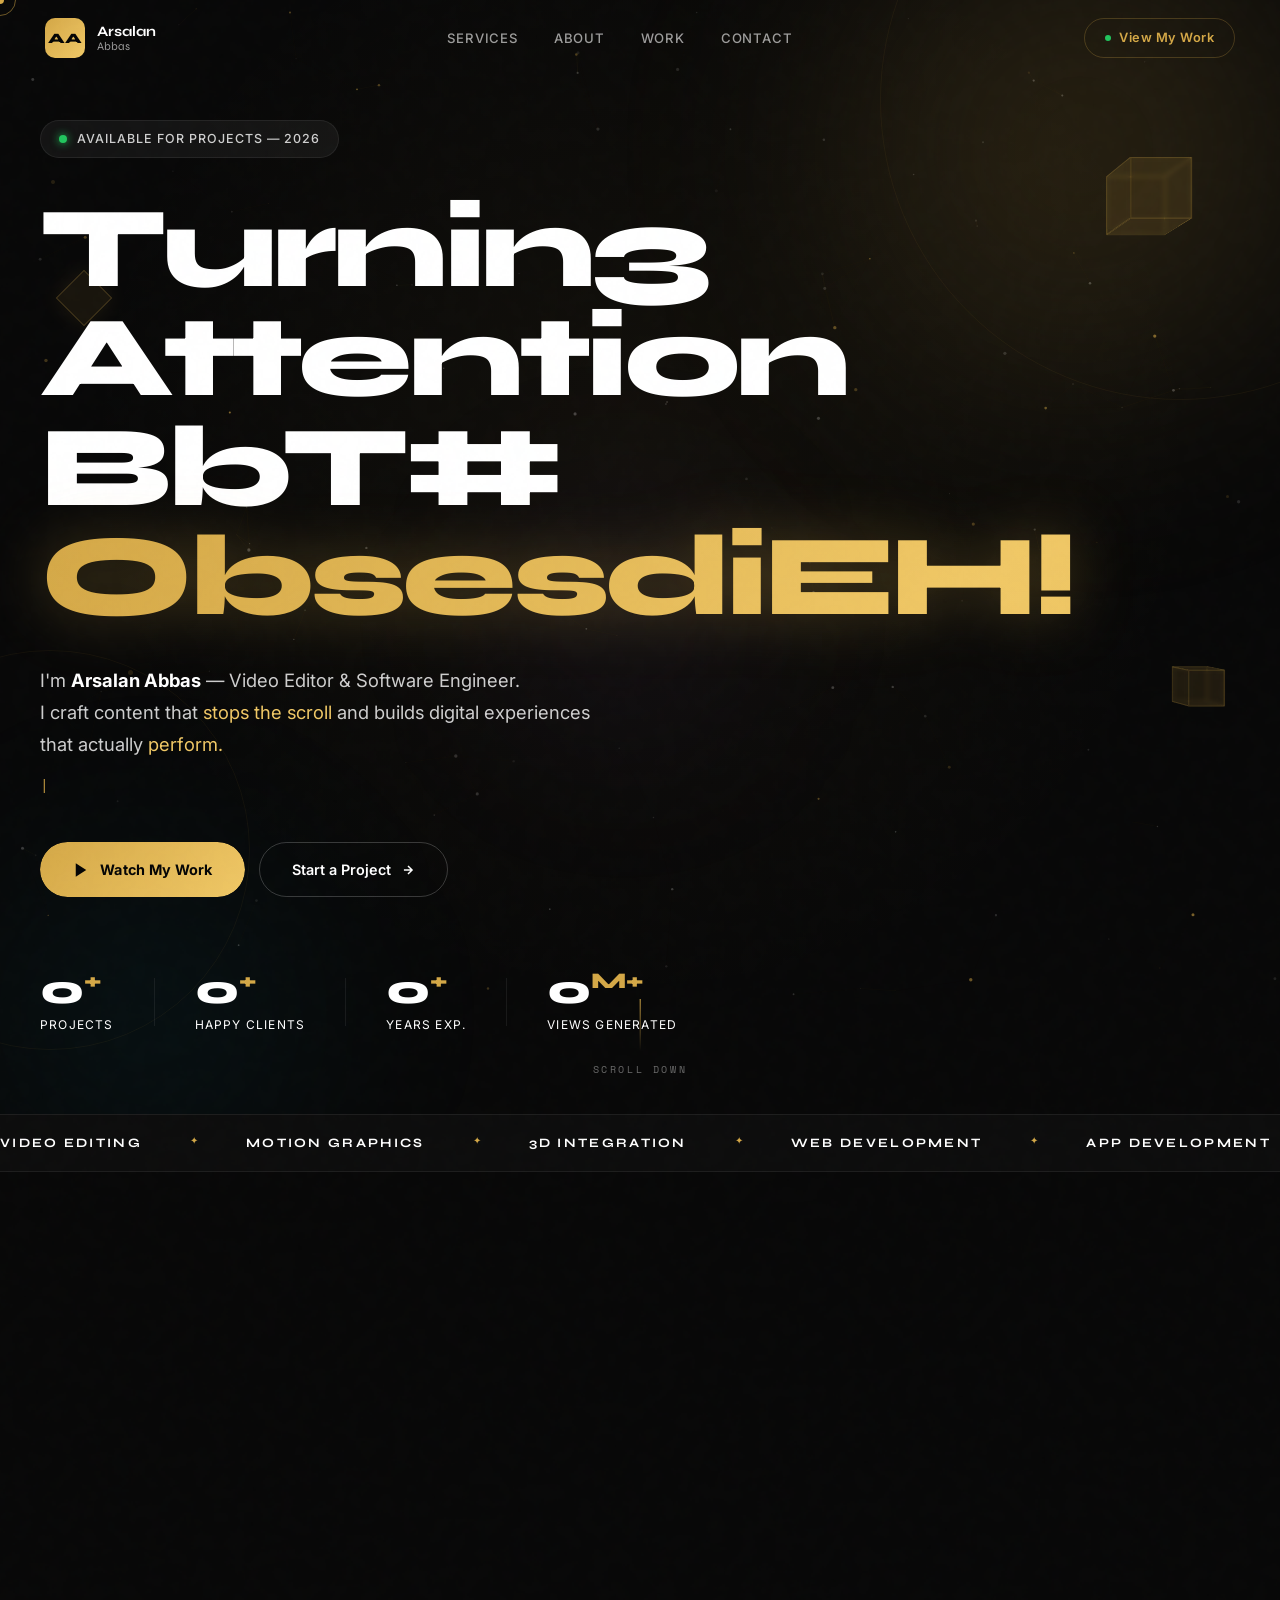
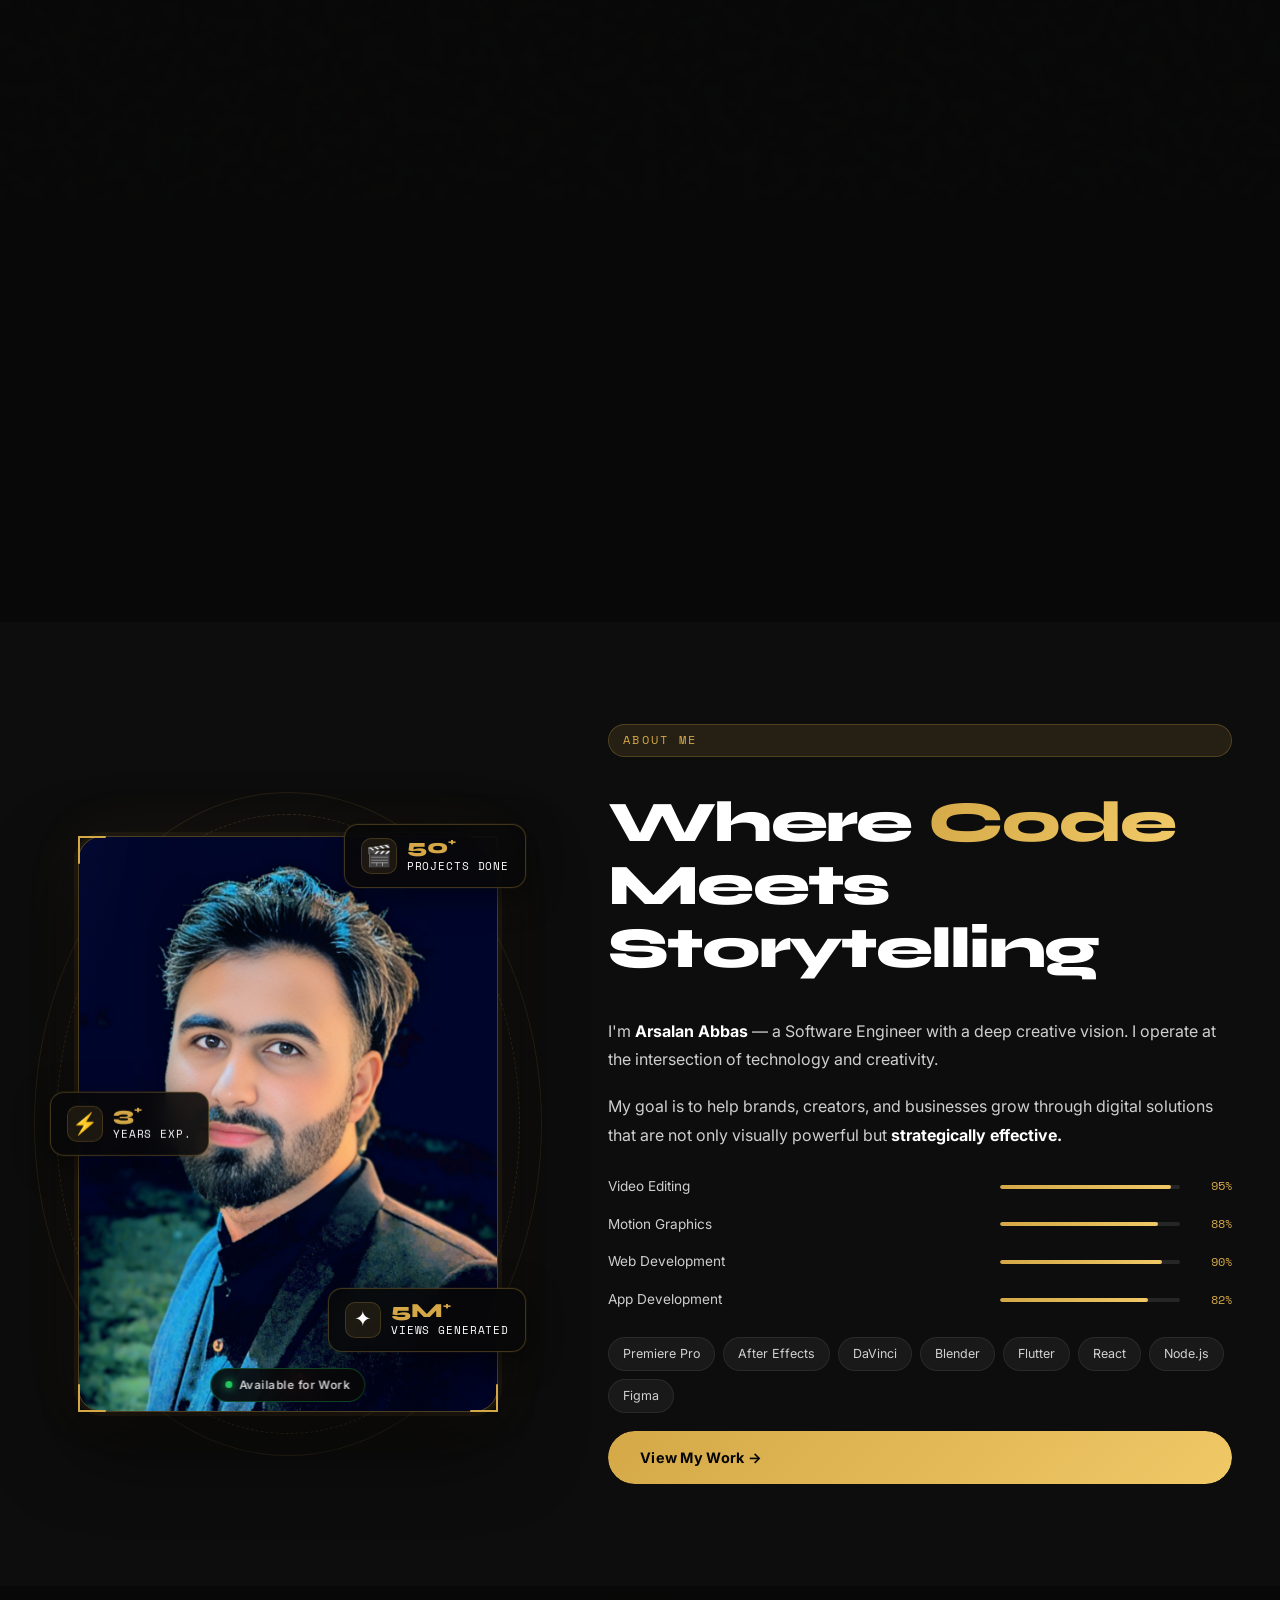
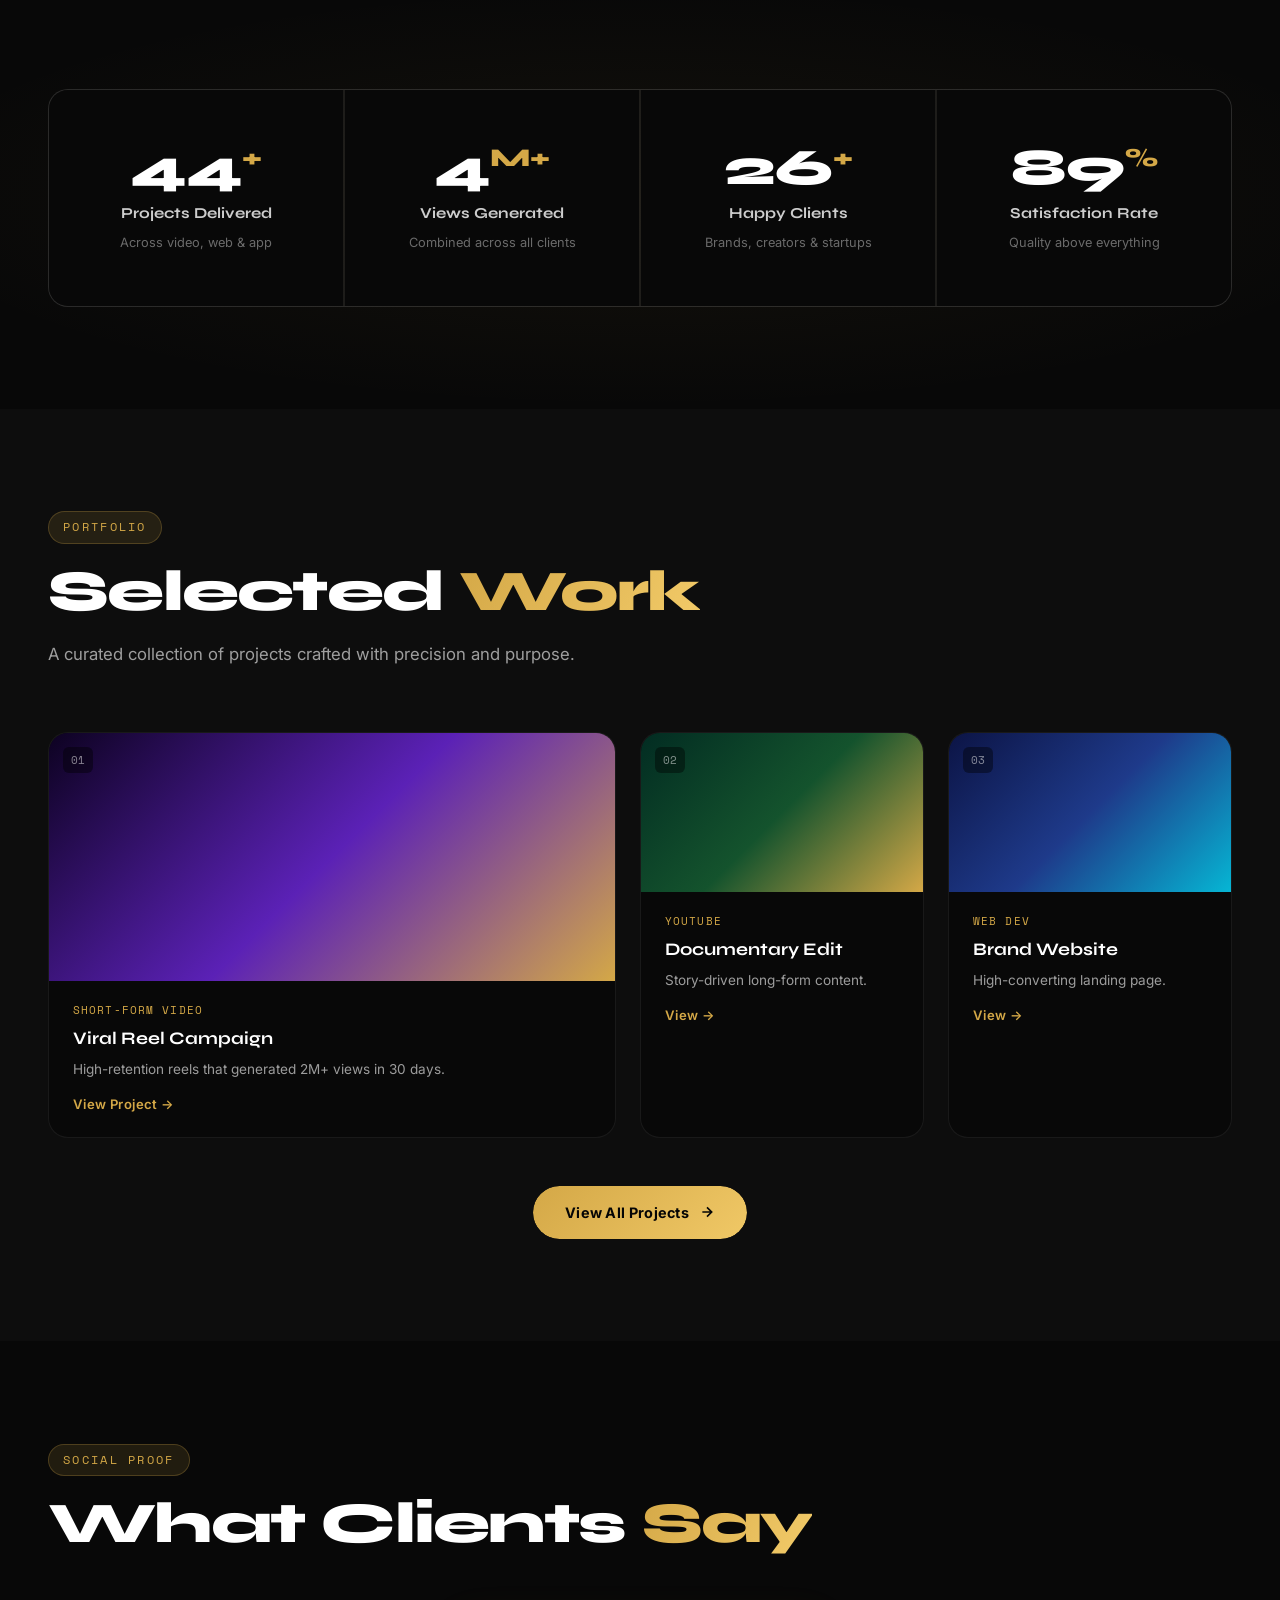
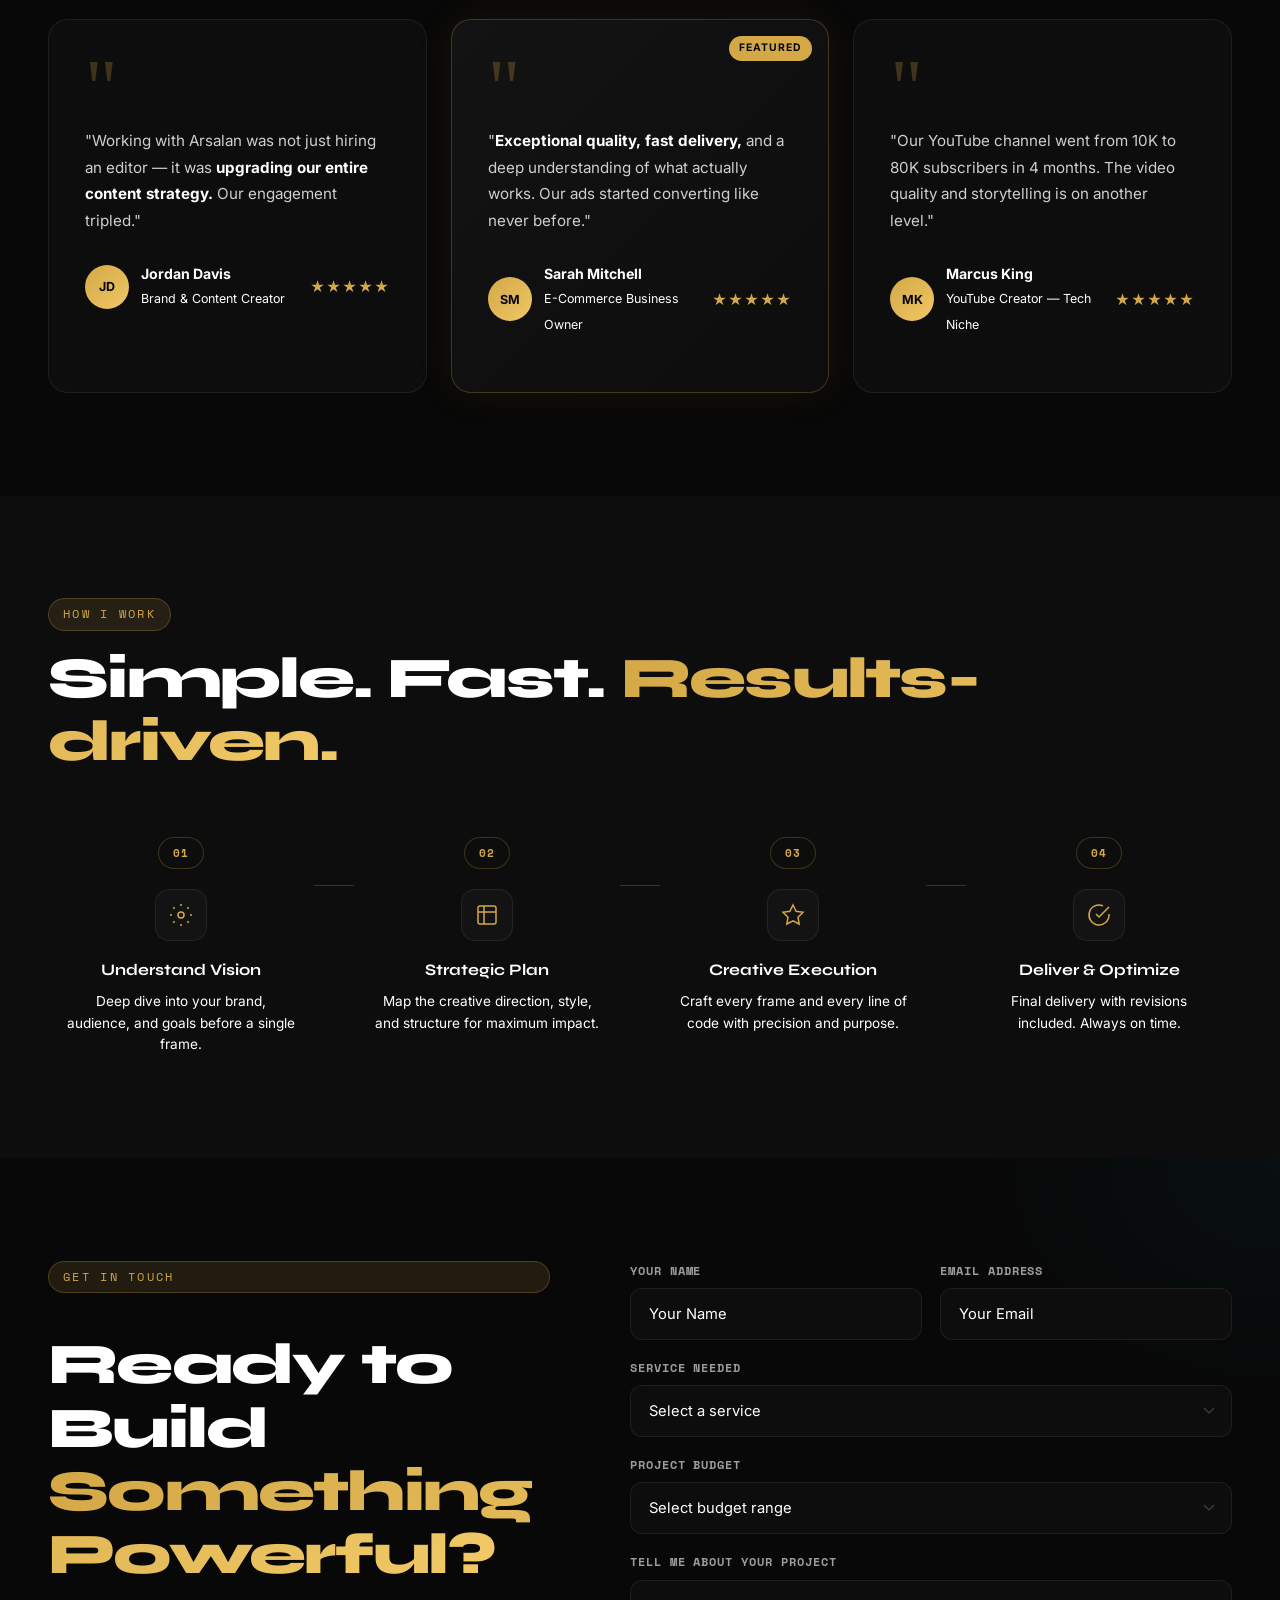
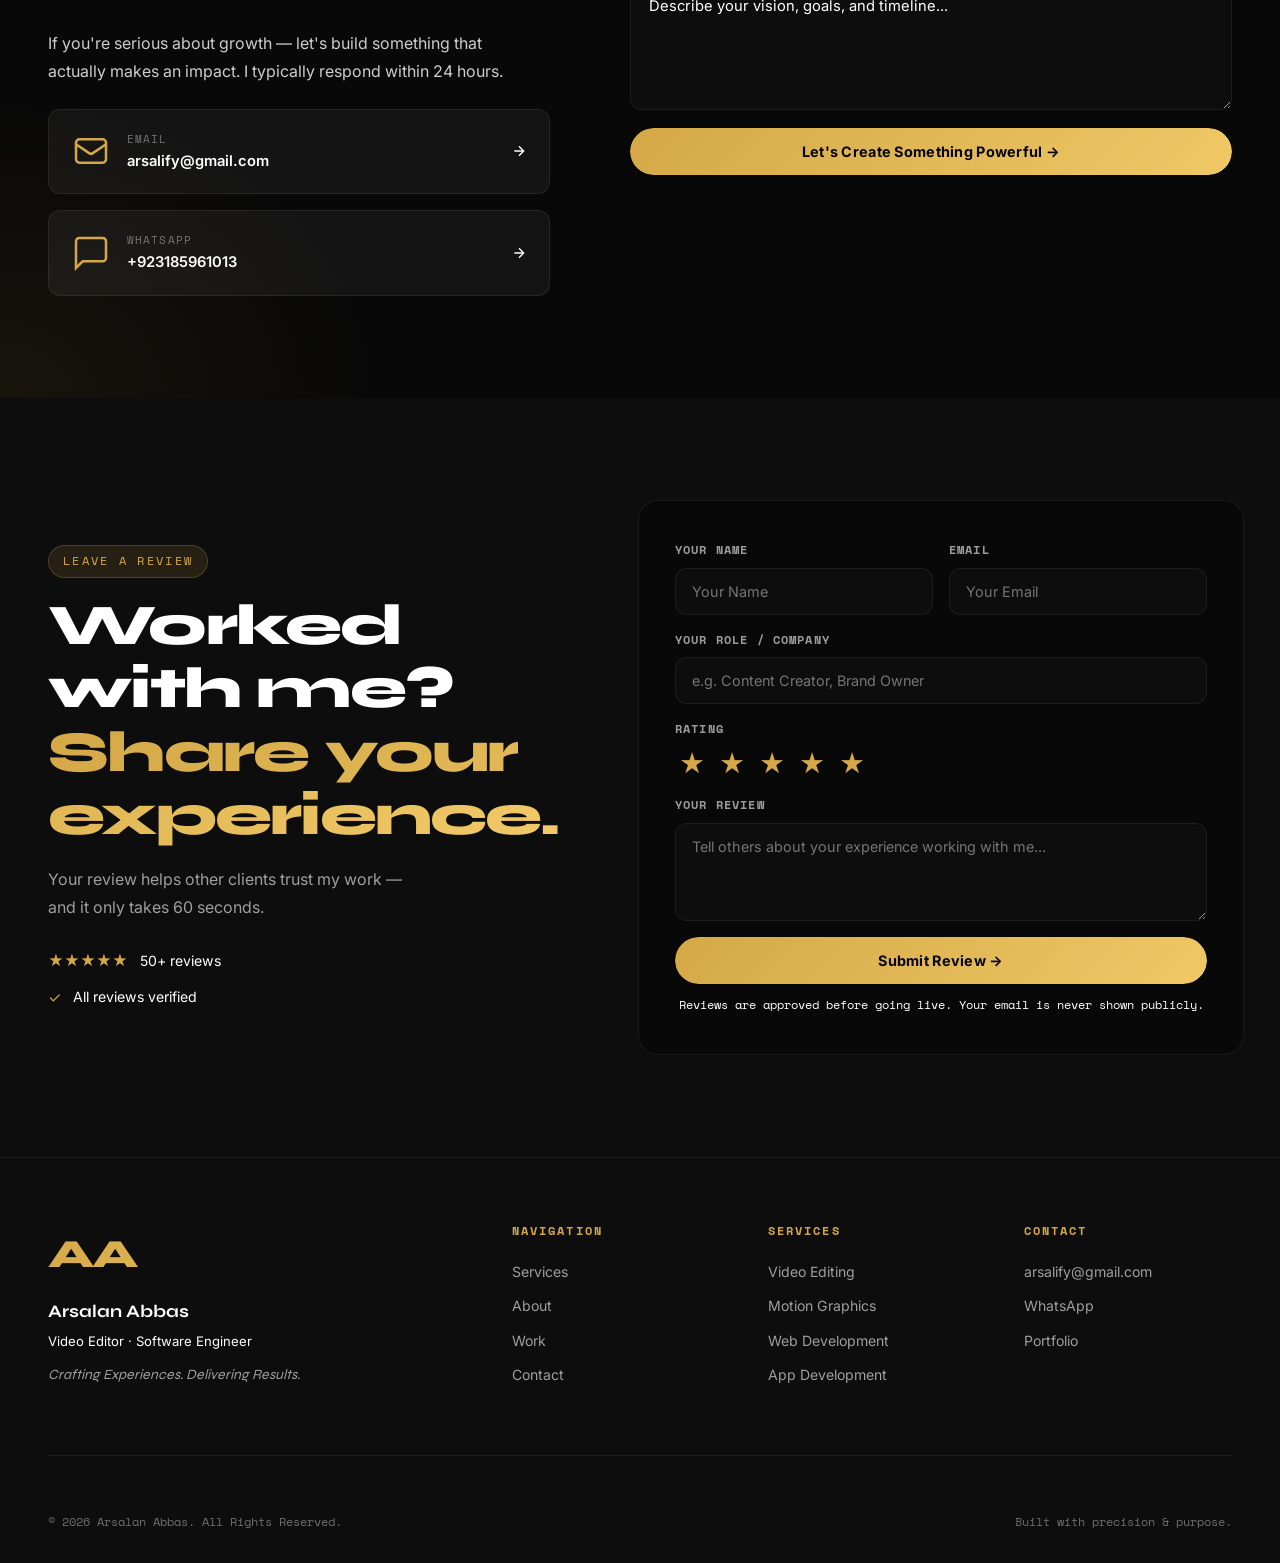
==== commit e3c39128: "Use local images folder profile photo. Switch About profile image source to images/arsal.png.jpeg an" ====
--- a/index.html
+++ b/index.html
@@ -372,7 +372,7 @@
             <!-- ✦ PHOTO FRAME -->
             <div class="photo-frame">
               <img
-                src="file:///C:/Users/Asad%20Computer/.cursor/projects/c-Arsal-Portifolio/assets/c__Users_Asad_Computer_AppData_Roaming_Cursor_User_workspaceStorage_58bd023d940ec21df3422afcf87eae9e_images_arsal.png-8af15f48-05e1-4a54-a378-ef702c9e8336.png"
+                src="images/arsal.png.jpeg"
                 alt="Arsalan Abbas"
                 class="photo-img"
                 id="profile-photo"
